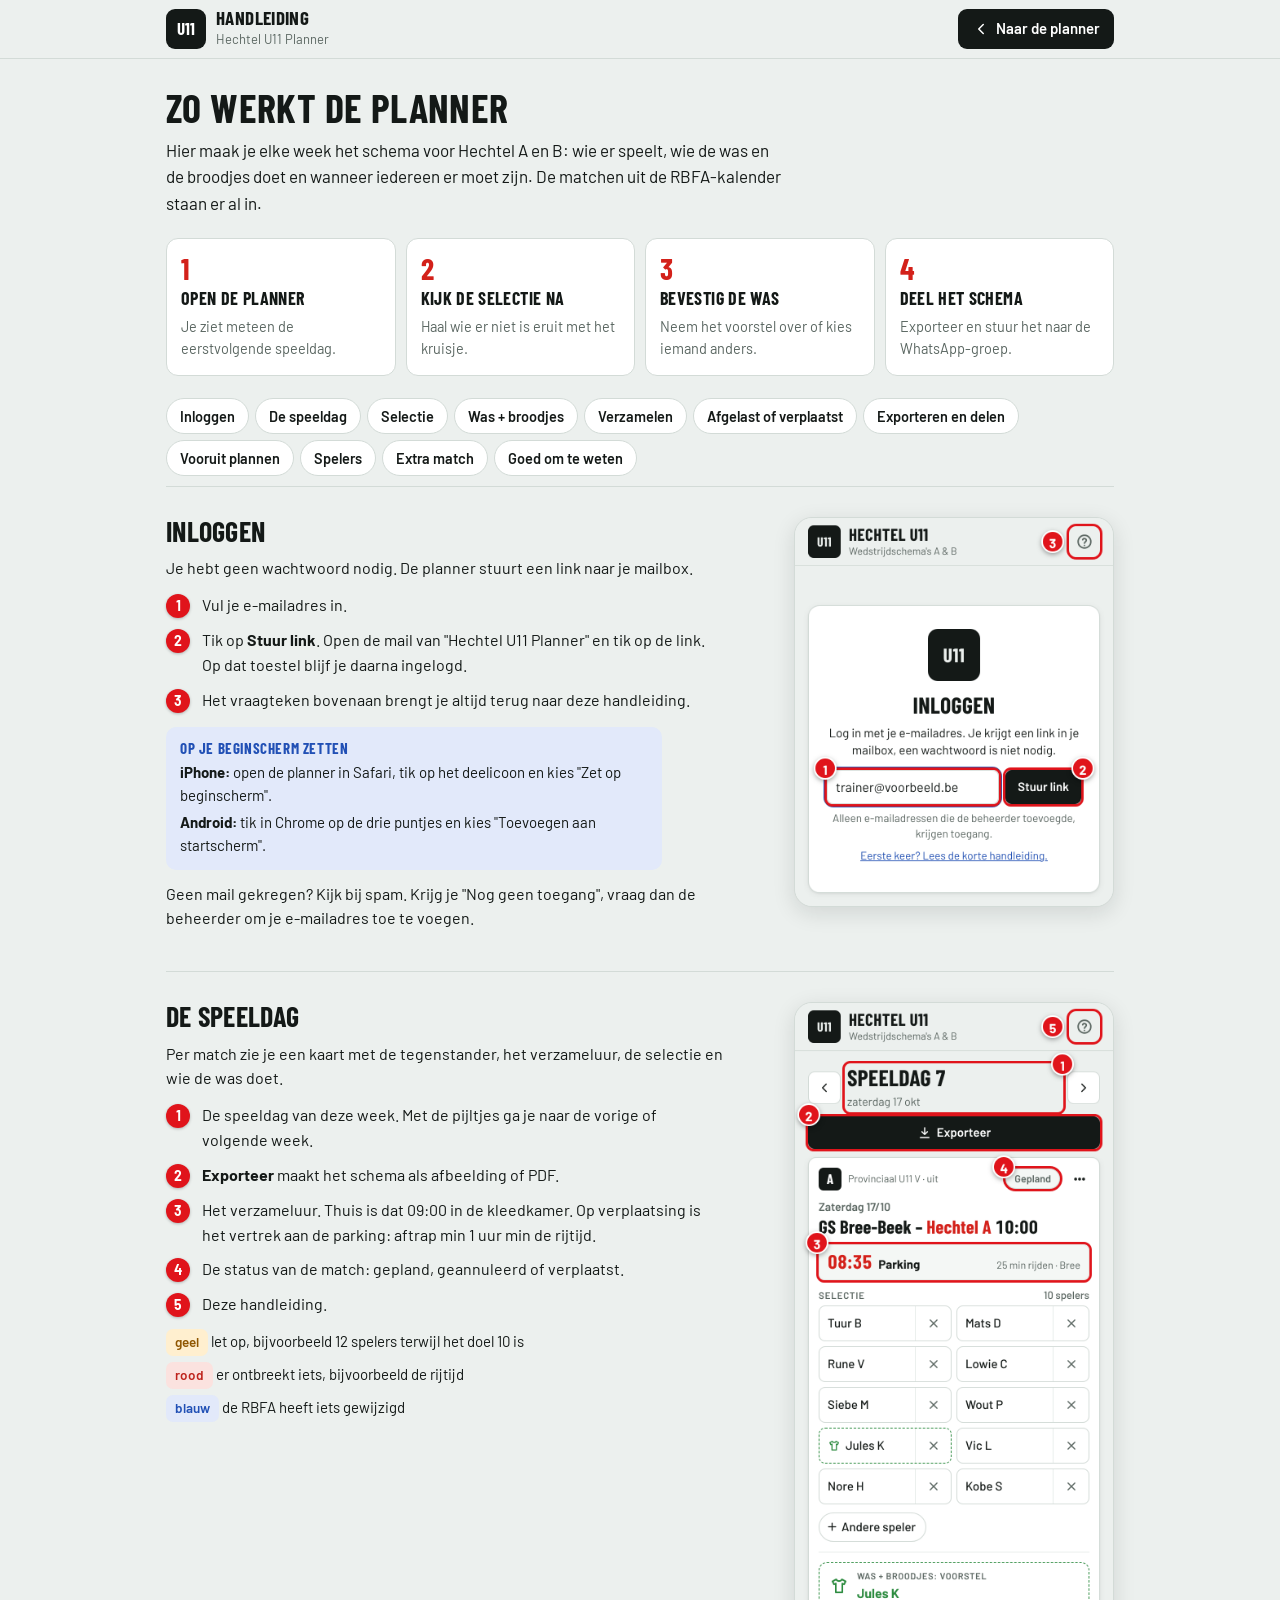
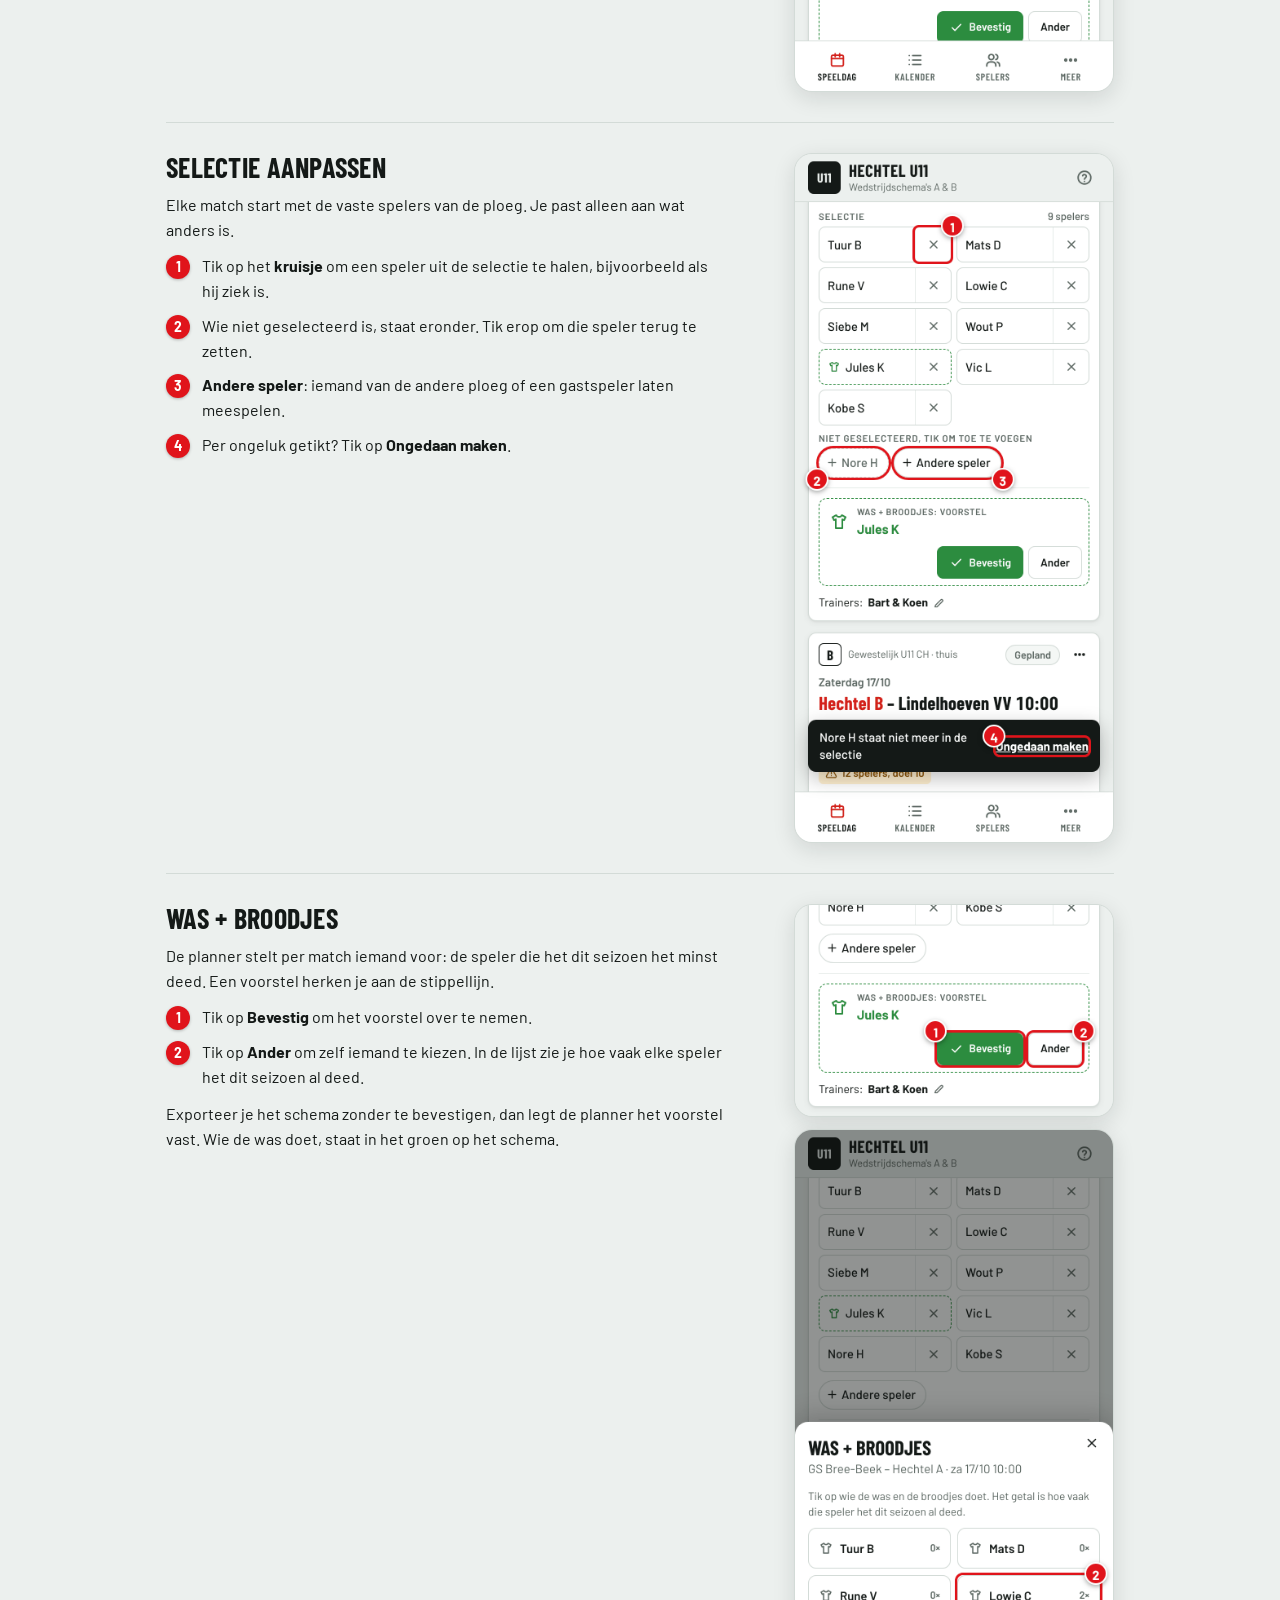
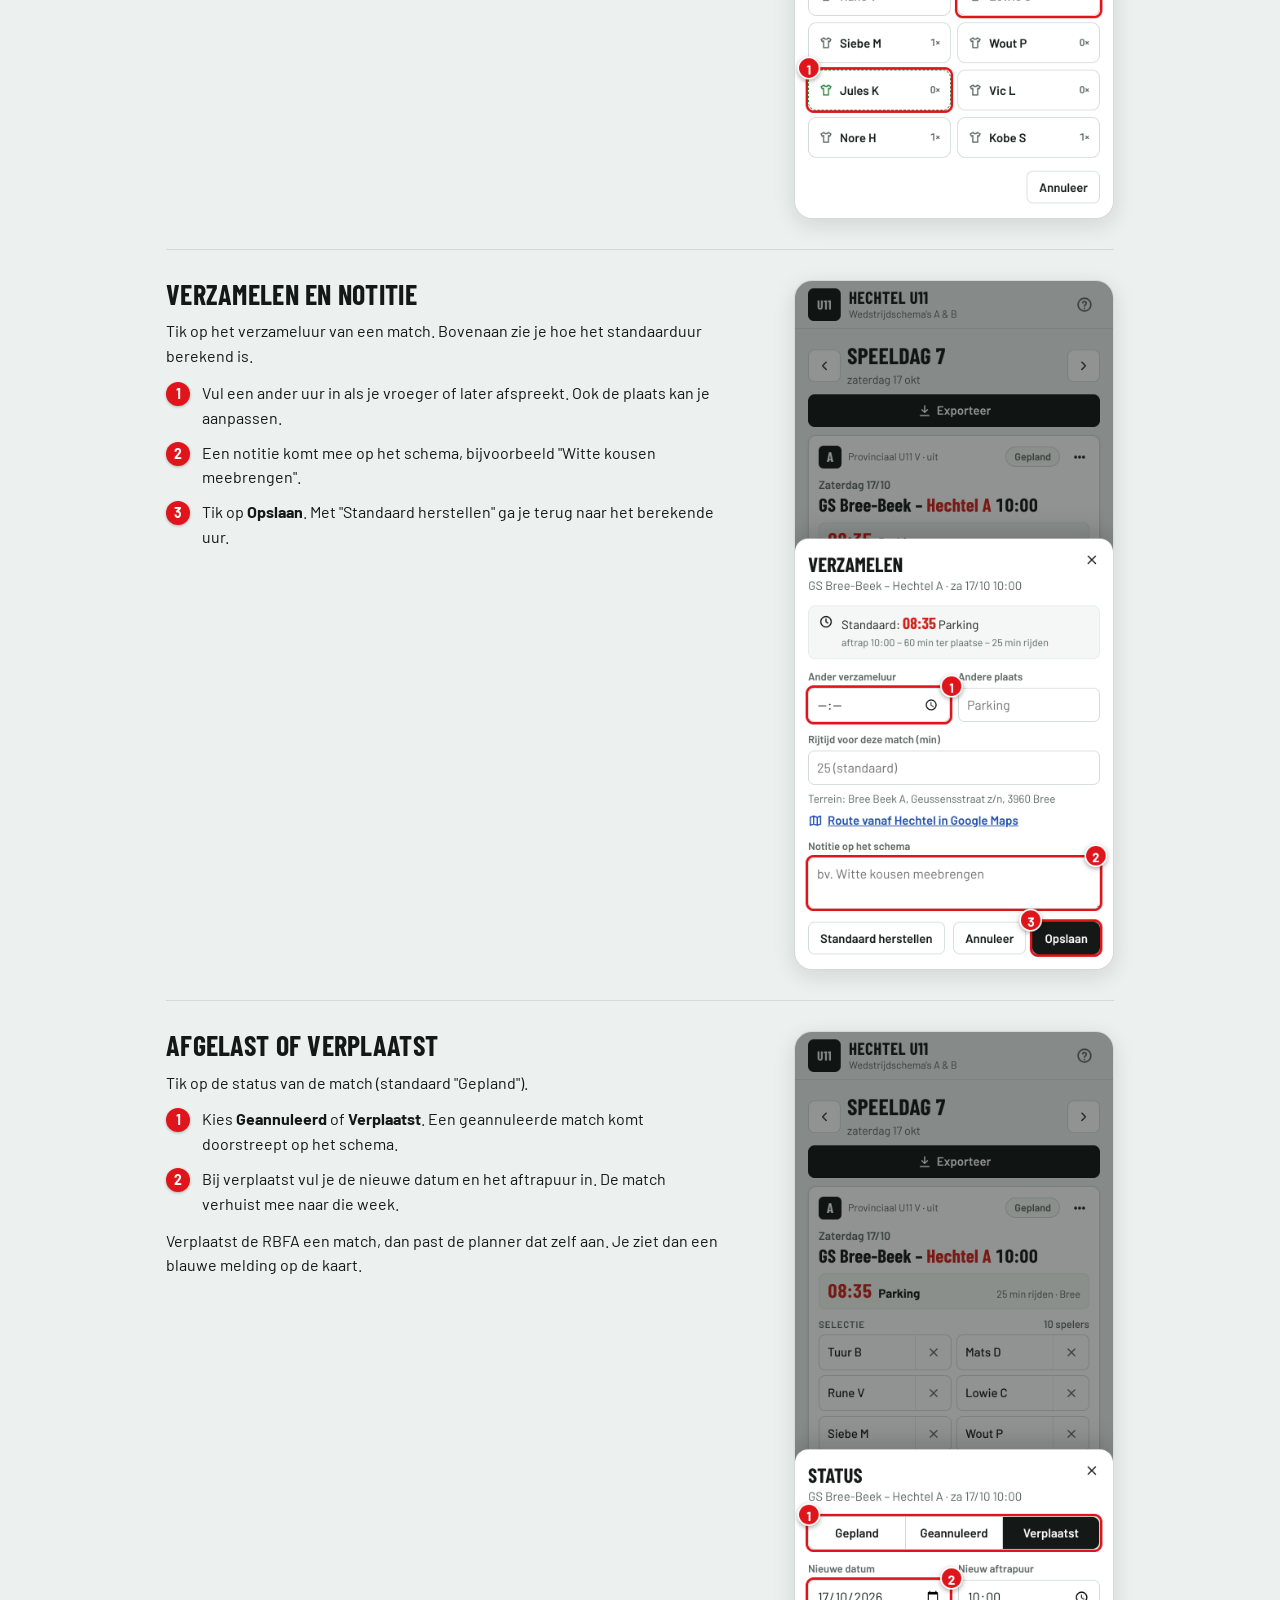
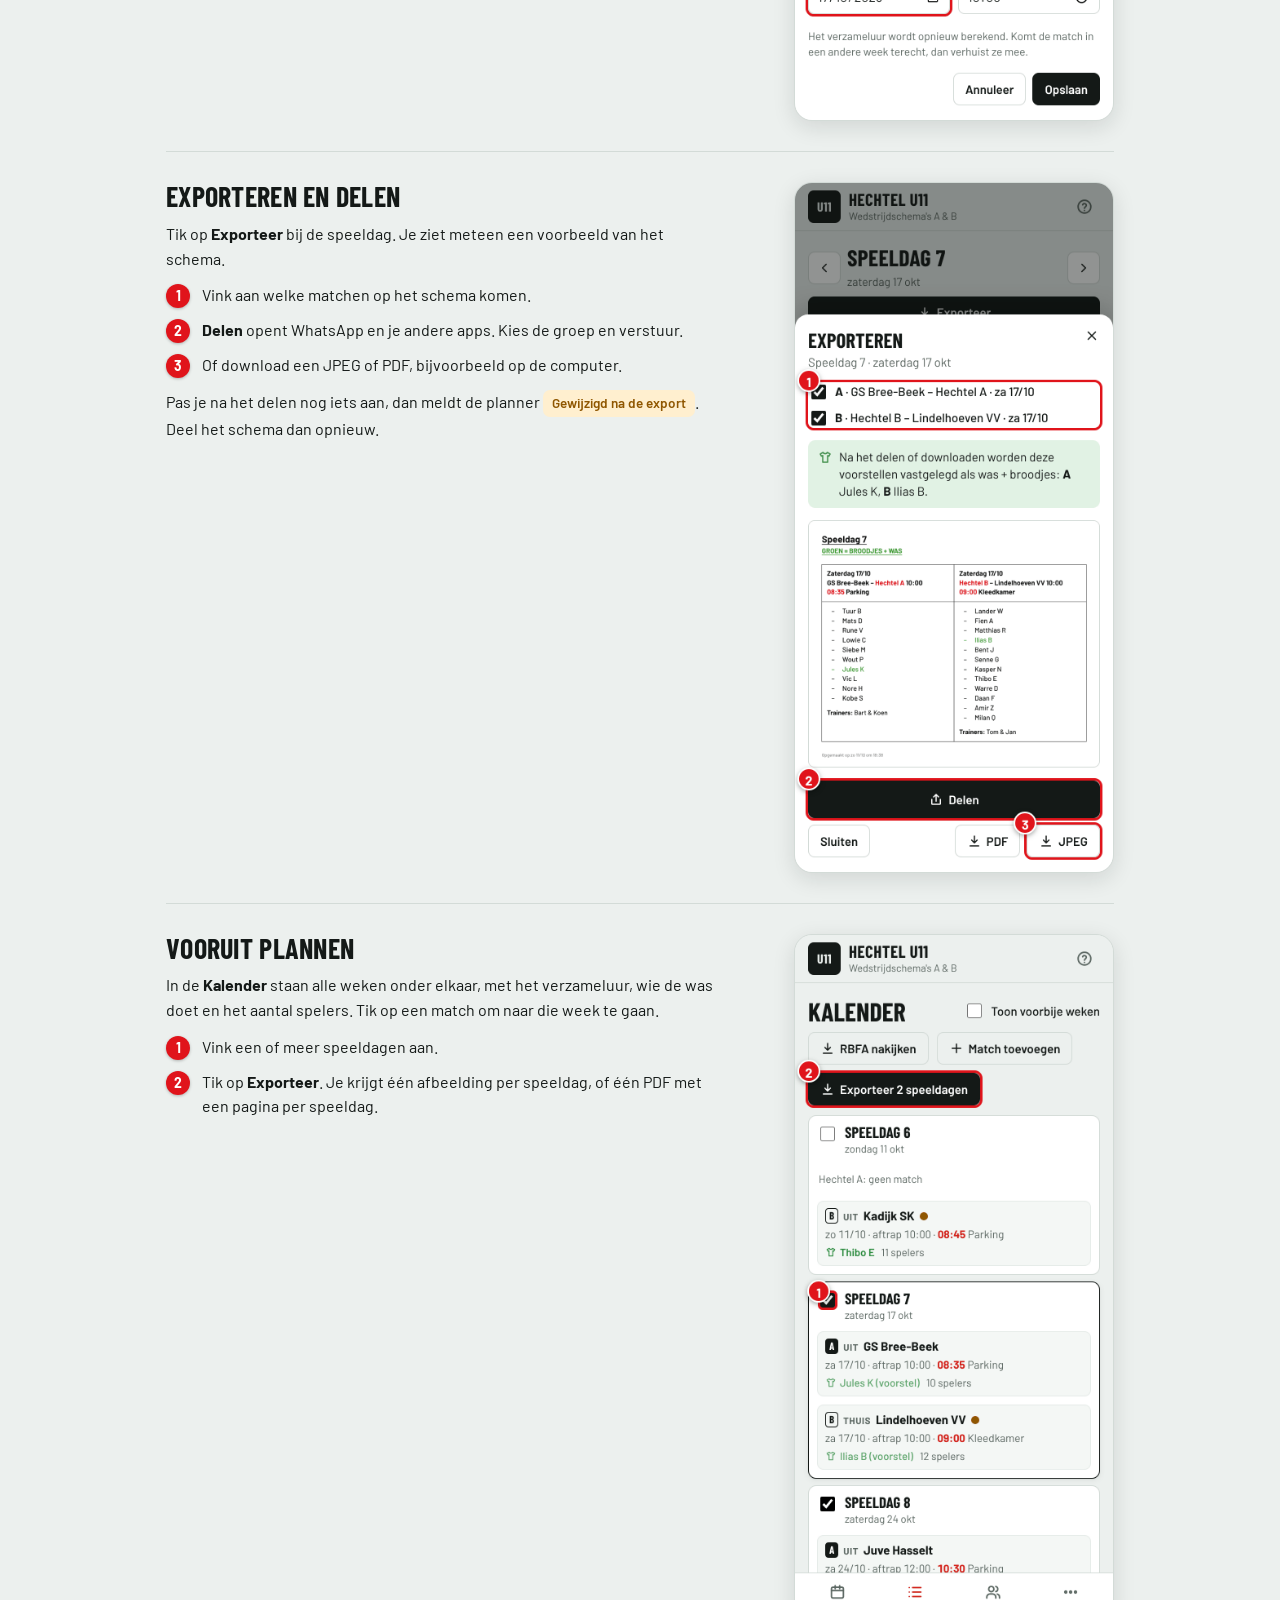
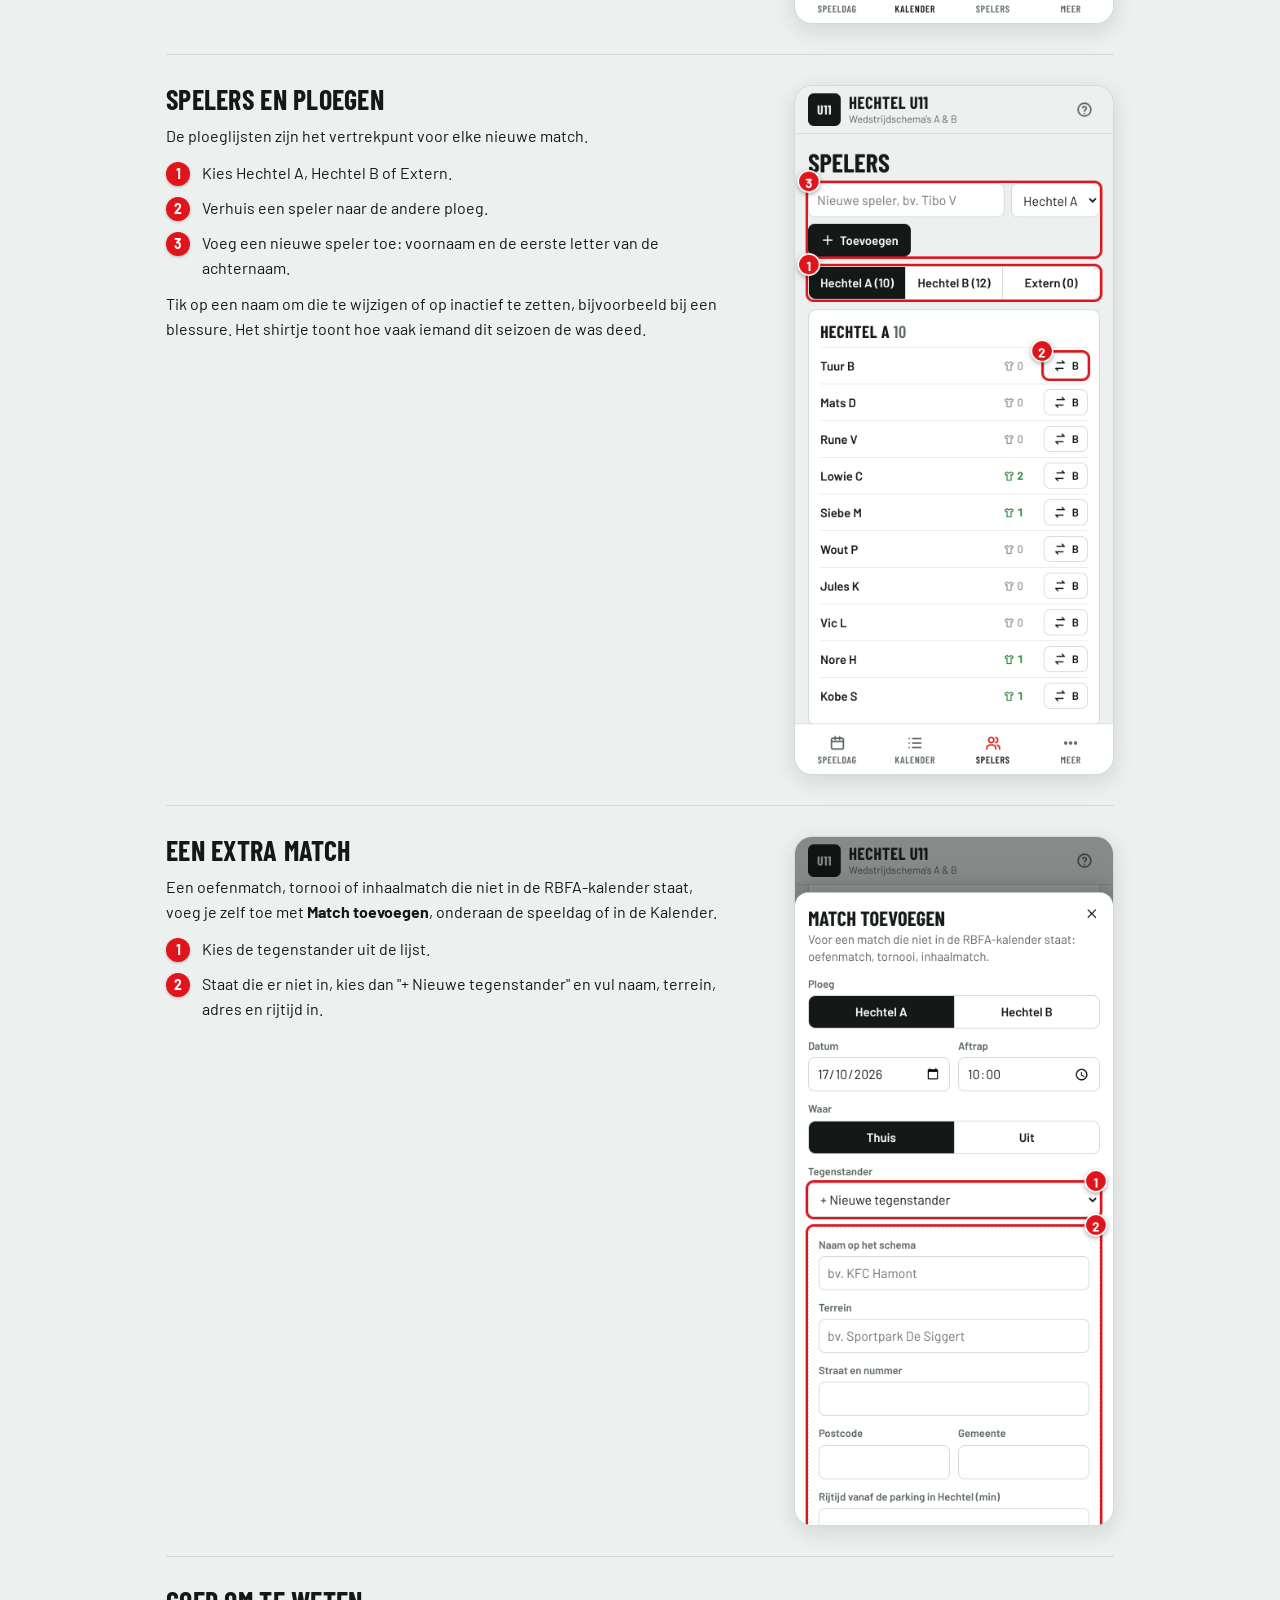
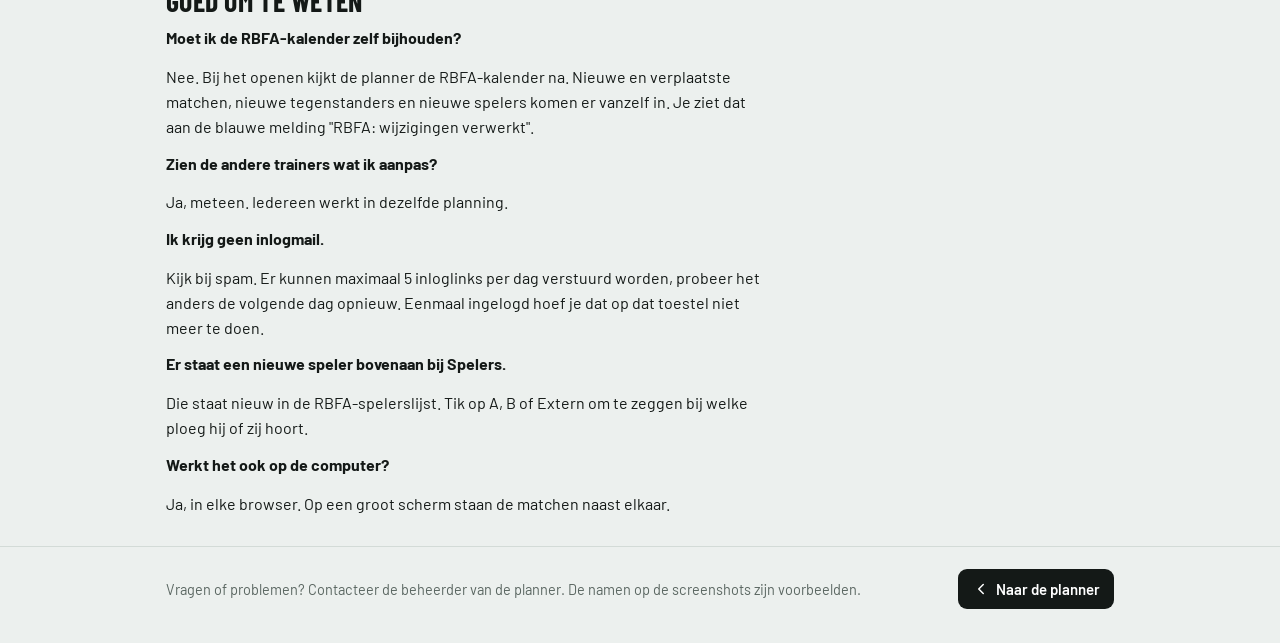
==== handleiding.html @ 152c7c45 "Handleiding en duidelijkere knoppen" ====
<!doctype html>
<html lang="nl">
<head>
<meta charset="utf-8">
<meta name="viewport" content="width=device-width,initial-scale=1,viewport-fit=cover">
<title>Handleiding Hechtel U11 Planner</title>
<meta name="description" content="Korte handleiding voor de trainers: zo maak je het wedstrijdschema van U11 A en B.">
<meta name="theme-color" content="#141917">
<meta name="robots" content="noindex">
<link rel="icon" href="icon-192.png" type="image/png">
<link rel="apple-touch-icon" href="apple-touch-icon.png">
<link rel="preconnect" href="https://fonts.googleapis.com">
<link rel="preconnect" href="https://fonts.gstatic.com" crossorigin>
<link rel="stylesheet" href="https://fonts.googleapis.com/css2?family=Barlow+Condensed:wght@600;700&family=Barlow:wght@400;500;600;700&display=swap">
<style>
/* Zelfde huisstijl als de planner: condensed koppen, rode accenten, groen voor was + broodjes.
   Opbouw: korte stappen bovenaan, daarna per onderwerp tekst links en een gsm-screenshot rechts. */
:root{
  --bg:#ECF0EE; --sheet:#FFFFFF; --ink:#141917; --muted:#5B6762; --line:#D3DBD7; --line2:#E6ECE9;
  --red:#D3211A; --mark:#E0141B; --green:#2C8C3F; --green-bg:#E1F2E4; --info:#2150B5; --info-bg:#E2E9FA; --warn:#8F5600; --warn-bg:#FFEFCF; --bad:#BE231C; --bad-bg:#FBE2DF;
  --f-display:"Barlow Condensed","Arial Narrow","Helvetica Neue",Arial,sans-serif;
  --f-body:"Barlow",system-ui,-apple-system,"Segoe UI",Roboto,Arial,sans-serif;
  color-scheme:light;
}
@media (prefers-color-scheme:dark){:root{
  --bg:#0D1110; --sheet:#161C19; --ink:#E5ECE8; --muted:#93A19B; --line:#2C3632; --line2:#232B28;
  --red:#FF5A4E; --green:#5DCB74; --green-bg:#163120; --info:#8FB0FF; --info-bg:#18233A; --warn:#F1B65B; --warn-bg:#36290F; --bad:#FF6E64; --bad-bg:#3A1714;
  color-scheme:dark}}
*{box-sizing:border-box}
html{-webkit-text-size-adjust:100%;scroll-behavior:smooth;scroll-padding-top:76px}
@media (prefers-reduced-motion:reduce){html{scroll-behavior:auto}}
body{margin:0;background:var(--bg);color:var(--ink);font:400 16px/1.55 var(--f-body);padding-bottom:env(safe-area-inset-bottom,0px)}
a{color:var(--info)}
img{max-width:100%;height:auto;display:block}
.wrap{max-width:980px;margin:0 auto;padding-inline:16px}
.top{position:sticky;top:0;z-index:5;background:var(--bg);border-bottom:1px solid var(--line);padding-top:env(safe-area-inset-top,0px)}
.top .wrap{display:flex;align-items:center;gap:12px;min-height:58px}
.crest{width:40px;height:40px;border-radius:9px;background:var(--ink);color:var(--sheet);display:grid;place-items:center;font:700 17px/1 var(--f-display);flex:none}
.brand{display:flex;align-items:center;gap:10px;margin-right:auto;min-width:0}
.brand b{display:block;font:700 19px/1 var(--f-display);text-transform:uppercase;letter-spacing:.02em}
.brand small{display:block;color:var(--muted);font-size:13px;margin-top:2px}
.go{display:inline-flex;align-items:center;gap:6px;min-height:40px;padding:0 14px;border-radius:9px;background:var(--ink);color:var(--sheet);text-decoration:none;font-weight:600;font-size:15px;white-space:nowrap}
.go:focus-visible,.toc a:focus-visible{outline:3px solid var(--info);outline-offset:2px}
.go svg{width:18px;height:18px}
.hero{padding-block:28px 6px}
h1{font:700 40px/1 var(--f-display);text-transform:uppercase;letter-spacing:.01em;margin:0 0 10px;text-wrap:balance}
.lead{margin:0;max-width:62ch;font-size:17px;color:var(--ink)}
.flow{list-style:none;margin:22px 0 0;padding:0;display:grid;grid-template-columns:repeat(4,minmax(0,1fr));gap:10px;counter-reset:f}
.flow li{counter-increment:f;background:var(--sheet);border:1px solid var(--line);border-radius:12px;padding:14px 14px 15px;display:grid;gap:6px;align-content:start;min-width:0}
.flow li::before{content:counter(f);font:700 30px/1 var(--f-display);color:var(--red)}
.flow b{font:700 18px/1.1 var(--f-display);text-transform:uppercase;letter-spacing:.02em}
.flow span{font-size:14.5px;color:var(--muted)}
.toc{display:flex;flex-wrap:wrap;gap:6px;margin:22px 0 4px;padding:0;list-style:none}
.toc a{display:inline-flex;align-items:center;min-height:36px;padding:0 13px;border:1px solid var(--line);border-radius:999px;background:var(--sheet);color:var(--ink);text-decoration:none;font-weight:600;font-size:14.5px}
.sec{display:grid;grid-template-columns:minmax(0,1fr) 320px;gap:28px;align-items:start;padding-block:30px;border-top:1px solid var(--line)}
.sec:first-of-type{border-top:0}
.sec.noimg{grid-template-columns:minmax(0,1fr)}
h2{font:700 28px/1.05 var(--f-display);text-transform:uppercase;letter-spacing:.01em;margin:0 0 10px;text-wrap:balance}
.txt p{margin:0 0 10px;max-width:62ch}
.steps{list-style:none;margin:12px 0 0;padding:0;display:grid;gap:10px;max-width:62ch}
.steps li{display:grid;grid-template-columns:26px minmax(0,1fr);gap:10px;align-items:start}
.nr{width:24px;height:24px;border-radius:50%;background:var(--mark);color:#fff;display:inline-grid;place-items:center;font:700 14px/1 var(--f-body);margin-top:1px;box-shadow:0 1px 3px rgba(0,0,0,.25)}
.dot{width:24px;height:24px;display:grid;place-items:center;color:var(--muted);font-weight:700}
.tip{margin-top:14px;max-width:62ch;background:var(--info-bg);border-radius:10px;padding:12px 14px;font-size:15px}
.tip .tt{display:block;font:700 15px/1.2 var(--f-display);text-transform:uppercase;letter-spacing:.04em;margin-bottom:4px;color:var(--info)}
.tip p{margin:4px 0 0}
.legend{display:grid;gap:6px;margin-top:12px;max-width:62ch;font-size:15px}
.chip{display:inline-flex;align-items:center;gap:6px;padding:3px 9px;border-radius:7px;font-weight:600;font-size:13.5px}
.chip.warn{background:var(--warn-bg);color:var(--warn)}
.chip.bad{background:var(--bad-bg);color:var(--bad)}
.chip.info{background:var(--info-bg);color:var(--info)}
.chip.ok{background:var(--green-bg);color:var(--green)}
.shot{margin:0;display:grid;gap:12px;justify-items:center}
.shot img{width:100%;max-width:320px;border:1px solid var(--line);border-radius:18px;box-shadow:0 6px 22px rgba(20,25,23,.12);background:#fff}
.shot figcaption{font-size:13.5px;color:var(--muted);text-align:center;max-width:320px}
.faq{display:grid;gap:12px;margin:0;max-width:66ch}
.faq dt{font-weight:700}
.faq dd{margin:2px 0 0;color:var(--ink)}
footer{border-top:1px solid var(--line);padding-block:22px 34px;color:var(--muted);font-size:14.5px}
footer .wrap{display:flex;flex-wrap:wrap;gap:12px;align-items:center;justify-content:space-between}
@media (max-width:820px){
  .flow{grid-template-columns:repeat(2,minmax(0,1fr))}
  .sec{grid-template-columns:minmax(0,1fr);gap:18px}
  .shot img{max-width:300px}
}
@media (max-width:420px){
  h1{font-size:34px}
  .brand small{display:none}
  .go span{display:none}
  .go{padding:0 11px}
}
</style>
</head>
<body>
<header class="top">
  <div class="wrap">
    <div class="brand"><span class="crest" aria-hidden="true">U11</span><span><b>Handleiding</b><small>Hechtel U11 Planner</small></span></div>
    <a class="go" href="./"><svg viewBox="0 0 24 24" fill="none" stroke="currentColor" stroke-width="2" stroke-linecap="round" stroke-linejoin="round" aria-hidden="true"><path d="M15 18l-6-6 6-6"/></svg><span>Naar de planner</span></a>
  </div>
</header>

<main class="wrap">
  <section class="hero" aria-labelledby="t">
    <h1 id="t">Zo werkt de planner</h1>
    <p class="lead">Hier maak je elke week het schema voor Hechtel A en B: wie er speelt, wie de was en de broodjes doet en wanneer iedereen er moet zijn. De matchen uit de RBFA-kalender staan er al in.</p>
    <ol class="flow" aria-label="Elke week in vier stappen">
      <li><b>Open de planner</b><span>Je ziet meteen de eerstvolgende speeldag.</span></li>
      <li><b>Kijk de selectie na</b><span>Haal wie er niet is eruit met het kruisje.</span></li>
      <li><b>Bevestig de was</b><span>Neem het voorstel over of kies iemand anders.</span></li>
      <li><b>Deel het schema</b><span>Exporteer en stuur het naar de WhatsApp-groep.</span></li>
    </ol>
    <ul class="toc" aria-label="Onderwerpen">
      <li><a href="#inloggen">Inloggen</a></li>
      <li><a href="#speeldag">De speeldag</a></li>
      <li><a href="#selectie">Selectie</a></li>
      <li><a href="#was">Was + broodjes</a></li>
      <li><a href="#verzamelen">Verzamelen</a></li>
      <li><a href="#status">Afgelast of verplaatst</a></li>
      <li><a href="#delen">Exporteren en delen</a></li>
      <li><a href="#vooruit">Vooruit plannen</a></li>
      <li><a href="#spelers">Spelers</a></li>
      <li><a href="#extra">Extra match</a></li>
      <li><a href="#weten">Goed om te weten</a></li>
    </ul>
  </section>

  <section class="sec" id="inloggen">
    <div class="txt">
      <h2>Inloggen</h2>
      <p>Je hebt geen wachtwoord nodig. De planner stuurt een link naar je mailbox.</p>
      <ul class="steps">
        <li><span class="nr">1</span><span>Vul je e-mailadres in.</span></li>
        <li><span class="nr">2</span><span>Tik op <b>Stuur link</b>. Open de mail van "Hechtel U11 Planner" en tik op de link. Op dat toestel blijf je daarna ingelogd.</span></li>
        <li><span class="nr">3</span><span>Het vraagteken bovenaan brengt je altijd terug naar deze handleiding.</span></li>
      </ul>
      <div class="tip"><span class="tt">Op je beginscherm zetten</span>
        <p><strong>iPhone:</strong> open de planner in Safari, tik op het deelicoon en kies "Zet op beginscherm".</p>
        <p><strong>Android:</strong> tik in Chrome op de drie puntjes en kies "Toevoegen aan startscherm".</p>
      </div>
      <p style="margin-top:12px">Geen mail gekregen? Kijk bij spam. Krijg je "Nog geen toegang", vraag dan de beheerder om je e-mailadres toe te voegen.</p>
    </div>
    <figure class="shot"><img src="hl-01-inloggen.png" width="780" height="952" alt="Inlogscherm met het e-mailadres ingevuld en de knop Stuur link" loading="lazy"></figure>
  </section>

  <section class="sec" id="speeldag">
    <div class="txt">
      <h2>De speeldag</h2>
      <p>Per match zie je een kaart met de tegenstander, het verzameluur, de selectie en wie de was doet.</p>
      <ul class="steps">
        <li><span class="nr">1</span><span>De speeldag van deze week. Met de pijltjes ga je naar de vorige of volgende week.</span></li>
        <li><span class="nr">2</span><span><b>Exporteer</b> maakt het schema als afbeelding of PDF.</span></li>
        <li><span class="nr">3</span><span>Het verzameluur. Thuis is dat 09:00 in de kleedkamer. Op verplaatsing is het vertrek aan de parking: aftrap min 1 uur min de rijtijd.</span></li>
        <li><span class="nr">4</span><span>De status van de match: gepland, geannuleerd of verplaatst.</span></li>
        <li><span class="nr">5</span><span>Deze handleiding.</span></li>
      </ul>
      <div class="legend">
        <span><span class="chip warn">geel</span> let op, bijvoorbeeld 12 spelers terwijl het doel 10 is</span>
        <span><span class="chip bad">rood</span> er ontbreekt iets, bijvoorbeeld de rijtijd</span>
        <span><span class="chip info">blauw</span> de RBFA heeft iets gewijzigd</span>
      </div>
    </div>
    <figure class="shot"><img src="hl-02-speeldag.png" width="780" height="1688" alt="Speeldag 7 met de knop Exporteer en de kaart van de uitmatch van Hechtel A" loading="lazy"></figure>
  </section>

  <section class="sec" id="selectie">
    <div class="txt">
      <h2>Selectie aanpassen</h2>
      <p>Elke match start met de vaste spelers van de ploeg. Je past alleen aan wat anders is.</p>
      <ul class="steps">
        <li><span class="nr">1</span><span>Tik op het <b>kruisje</b> om een speler uit de selectie te halen, bijvoorbeeld als hij ziek is.</span></li>
        <li><span class="nr">2</span><span>Wie niet geselecteerd is, staat eronder. Tik erop om die speler terug te zetten.</span></li>
        <li><span class="nr">3</span><span><b>Andere speler</b>: iemand van de andere ploeg of een gastspeler laten meespelen.</span></li>
        <li><span class="nr">4</span><span>Per ongeluk getikt? Tik op <b>Ongedaan maken</b>.</span></li>
      </ul>
    </div>
    <figure class="shot"><img src="hl-03-selectie.png" width="780" height="1688" alt="Selectie met een kruisje per speler, een speler onder Niet geselecteerd en de melding Ongedaan maken" loading="lazy"></figure>
  </section>

  <section class="sec" id="was">
    <div class="txt">
      <h2>Was + broodjes</h2>
      <p>De planner stelt per match iemand voor: de speler die het dit seizoen het minst deed. Een voorstel herken je aan de stippellijn.</p>
      <ul class="steps">
        <li><span class="nr">1</span><span>Tik op <b>Bevestig</b> om het voorstel over te nemen.</span></li>
        <li><span class="nr">2</span><span>Tik op <b>Ander</b> om zelf iemand te kiezen. In de lijst zie je hoe vaak elke speler het dit seizoen al deed.</span></li>
      </ul>
      <p style="margin-top:12px">Exporteer je het schema zonder te bevestigen, dan legt de planner het voorstel vast. Wie de was doet, staat in het groen op het schema.</p>
    </div>
    <figure class="shot">
      <img src="hl-04-was.png" width="780" height="516" alt="Vak Was + broodjes met het voorstel en de knoppen Bevestig en Ander" loading="lazy">
      <img src="hl-05-waskiezer.png" width="780" height="1688" alt="Lijst om te kiezen wie de was doet, met per speler het aantal keer dit seizoen" loading="lazy">
    </figure>
  </section>

  <section class="sec" id="verzamelen">
    <div class="txt">
      <h2>Verzamelen en notitie</h2>
      <p>Tik op het verzameluur van een match. Bovenaan zie je hoe het standaarduur berekend is.</p>
      <ul class="steps">
        <li><span class="nr">1</span><span>Vul een ander uur in als je vroeger of later afspreekt. Ook de plaats kan je aanpassen.</span></li>
        <li><span class="nr">2</span><span>Een notitie komt mee op het schema, bijvoorbeeld "Witte kousen meebrengen".</span></li>
        <li><span class="nr">3</span><span>Tik op <b>Opslaan</b>. Met "Standaard herstellen" ga je terug naar het berekende uur.</span></li>
      </ul>
    </div>
    <figure class="shot"><img src="hl-06-verzamelen.png" width="780" height="1688" alt="Venster Verzamelen met het standaarduur, een ander verzameluur, de notitie en Opslaan" loading="lazy"></figure>
  </section>

  <section class="sec" id="status">
    <div class="txt">
      <h2>Afgelast of verplaatst</h2>
      <p>Tik op de status van de match (standaard "Gepland").</p>
      <ul class="steps">
        <li><span class="nr">1</span><span>Kies <b>Geannuleerd</b> of <b>Verplaatst</b>. Een geannuleerde match komt doorstreept op het schema.</span></li>
        <li><span class="nr">2</span><span>Bij verplaatst vul je de nieuwe datum en het aftrapuur in. De match verhuist mee naar die week.</span></li>
      </ul>
      <p style="margin-top:12px">Verplaatst de RBFA een match, dan past de planner dat zelf aan. Je ziet dan een blauwe melding op de kaart.</p>
    </div>
    <figure class="shot"><img src="hl-07-status.png" width="780" height="1688" alt="Venster Status met Gepland, Geannuleerd en Verplaatst en de nieuwe datum" loading="lazy"></figure>
  </section>

  <section class="sec" id="delen">
    <div class="txt">
      <h2>Exporteren en delen</h2>
      <p>Tik op <b>Exporteer</b> bij de speeldag. Je ziet meteen een voorbeeld van het schema.</p>
      <ul class="steps">
        <li><span class="nr">1</span><span>Vink aan welke matchen op het schema komen.</span></li>
        <li><span class="nr">2</span><span><b>Delen</b> opent WhatsApp en je andere apps. Kies de groep en verstuur.</span></li>
        <li><span class="nr">3</span><span>Of download een JPEG of PDF, bijvoorbeeld op de computer.</span></li>
      </ul>
      <p style="margin-top:12px">Pas je na het delen nog iets aan, dan meldt de planner <span class="chip warn">Gewijzigd na de export</span>. Deel het schema dan opnieuw.</p>
    </div>
    <figure class="shot"><img src="hl-08-exporteren.png" width="780" height="1688" alt="Venster Exporteren met het voorbeeld van het schema en de knoppen Delen, PDF en JPEG" loading="lazy"></figure>
  </section>

  <section class="sec" id="vooruit">
    <div class="txt">
      <h2>Vooruit plannen</h2>
      <p>In de <b>Kalender</b> staan alle weken onder elkaar, met het verzameluur, wie de was doet en het aantal spelers. Tik op een match om naar die week te gaan.</p>
      <ul class="steps">
        <li><span class="nr">1</span><span>Vink een of meer speeldagen aan.</span></li>
        <li><span class="nr">2</span><span>Tik op <b>Exporteer</b>. Je krijgt één afbeelding per speeldag, of één PDF met een pagina per speeldag.</span></li>
      </ul>
    </div>
    <figure class="shot"><img src="hl-09-kalender.png" width="780" height="1688" alt="Kalender met twee speeldagen aangevinkt en de knop Exporteer 2 speeldagen" loading="lazy"></figure>
  </section>

  <section class="sec" id="spelers">
    <div class="txt">
      <h2>Spelers en ploegen</h2>
      <p>De ploeglijsten zijn het vertrekpunt voor elke nieuwe match.</p>
      <ul class="steps">
        <li><span class="nr">1</span><span>Kies Hechtel A, Hechtel B of Extern.</span></li>
        <li><span class="nr">2</span><span>Verhuis een speler naar de andere ploeg.</span></li>
        <li><span class="nr">3</span><span>Voeg een nieuwe speler toe: voornaam en de eerste letter van de achternaam.</span></li>
      </ul>
      <p style="margin-top:12px">Tik op een naam om die te wijzigen of op inactief te zetten, bijvoorbeeld bij een blessure. Het shirtje toont hoe vaak iemand dit seizoen de was deed.</p>
    </div>
    <figure class="shot"><img src="hl-10-spelers.png" width="780" height="1688" alt="Spelerslijst van Hechtel A met per speler het aantal keer was en een knop om naar B te verhuizen" loading="lazy"></figure>
  </section>

  <section class="sec" id="extra">
    <div class="txt">
      <h2>Een extra match</h2>
      <p>Een oefenmatch, tornooi of inhaalmatch die niet in de RBFA-kalender staat, voeg je zelf toe met <b>Match toevoegen</b>, onderaan de speeldag of in de Kalender.</p>
      <ul class="steps">
        <li><span class="nr">1</span><span>Kies de tegenstander uit de lijst.</span></li>
        <li><span class="nr">2</span><span>Staat die er niet in, kies dan "+ Nieuwe tegenstander" en vul naam, terrein, adres en rijtijd in.</span></li>
      </ul>
    </div>
    <figure class="shot"><img src="hl-11-match.png" width="780" height="1688" alt="Venster Match toevoegen met de keuze van de tegenstander en de velden voor een nieuwe tegenstander" loading="lazy"></figure>
  </section>

  <section class="sec noimg" id="weten">
    <div class="txt">
      <h2>Goed om te weten</h2>
      <dl class="faq">
        <dt>Moet ik de RBFA-kalender zelf bijhouden?</dt>
        <dd>Nee. Bij het openen kijkt de planner de RBFA-kalender na. Nieuwe en verplaatste matchen, nieuwe tegenstanders en nieuwe spelers komen er vanzelf in. Je ziet dat aan de blauwe melding "RBFA: wijzigingen verwerkt".</dd>
        <dt>Zien de andere trainers wat ik aanpas?</dt>
        <dd>Ja, meteen. Iedereen werkt in dezelfde planning.</dd>
        <dt>Ik krijg geen inlogmail.</dt>
        <dd>Kijk bij spam. Er kunnen maximaal 5 inloglinks per dag verstuurd worden, probeer het anders de volgende dag opnieuw. Eenmaal ingelogd hoef je dat op dat toestel niet meer te doen.</dd>
        <dt>Er staat een nieuwe speler bovenaan bij Spelers.</dt>
        <dd>Die staat nieuw in de RBFA-spelerslijst. Tik op A, B of Extern om te zeggen bij welke ploeg hij of zij hoort.</dd>
        <dt>Werkt het ook op de computer?</dt>
        <dd>Ja, in elke browser. Op een groot scherm staan de matchen naast elkaar.</dd>
      </dl>
    </div>
  </section>
</main>

<footer>
  <div class="wrap">
    <span>Vragen of problemen? Contacteer de beheerder van de planner. De namen op de screenshots zijn voorbeelden.</span>
    <a class="go" href="./"><svg viewBox="0 0 24 24" fill="none" stroke="currentColor" stroke-width="2" stroke-linecap="round" stroke-linejoin="round" aria-hidden="true"><path d="M15 18l-6-6 6-6"/></svg><span>Naar de planner</span></a>
  </div>
</footer>
</body>
</html>
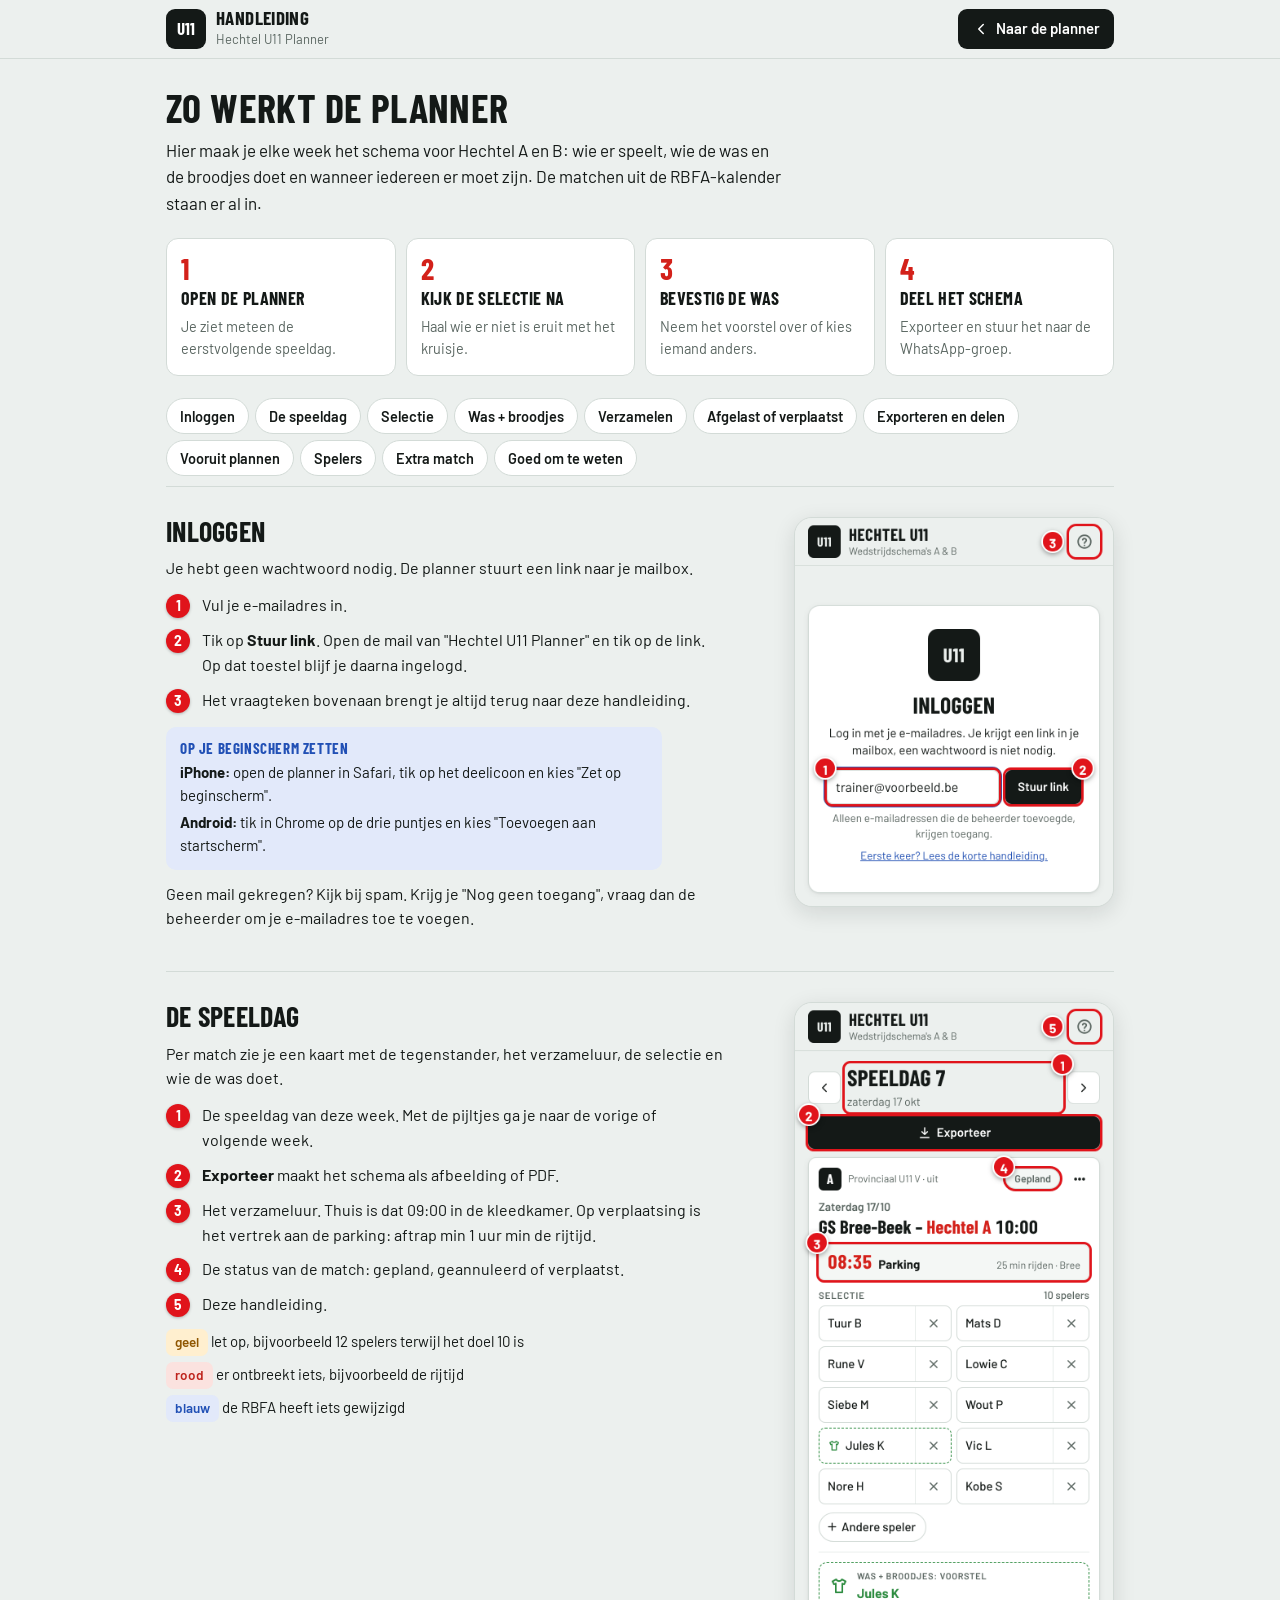
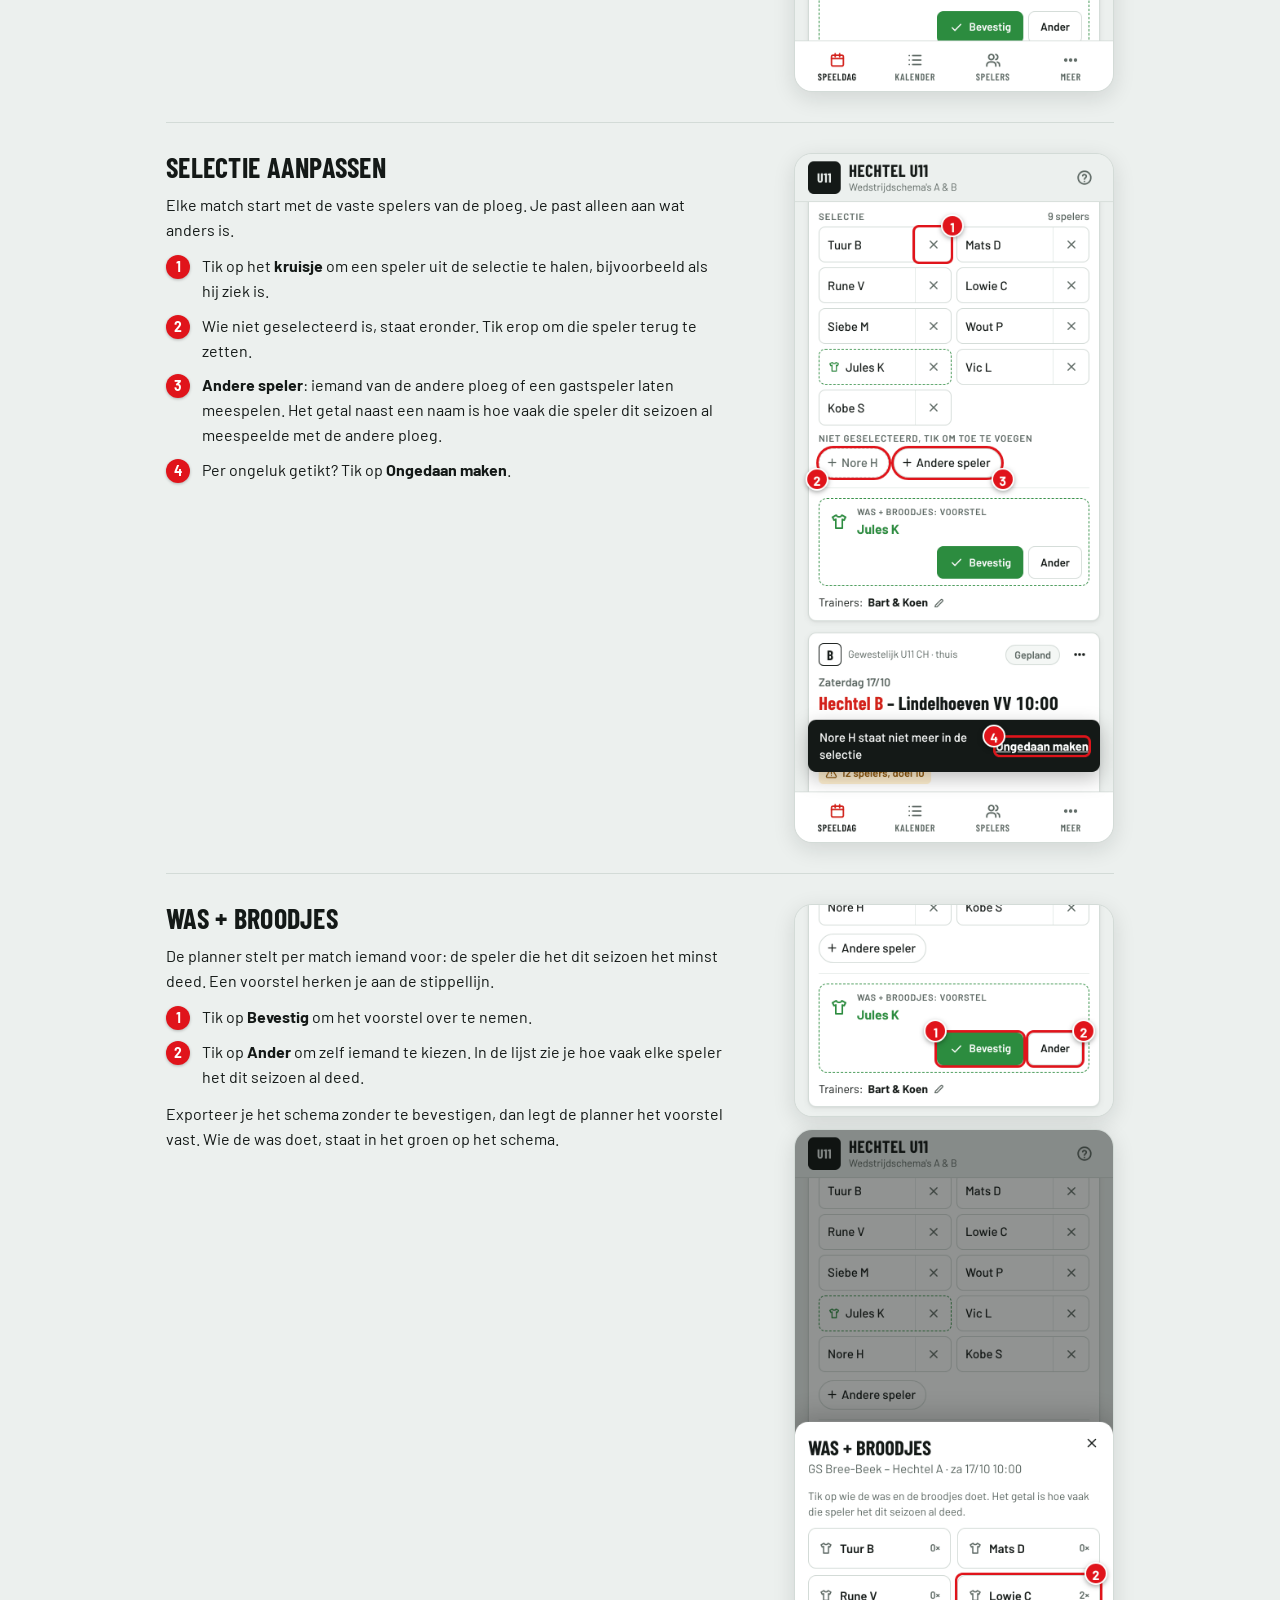
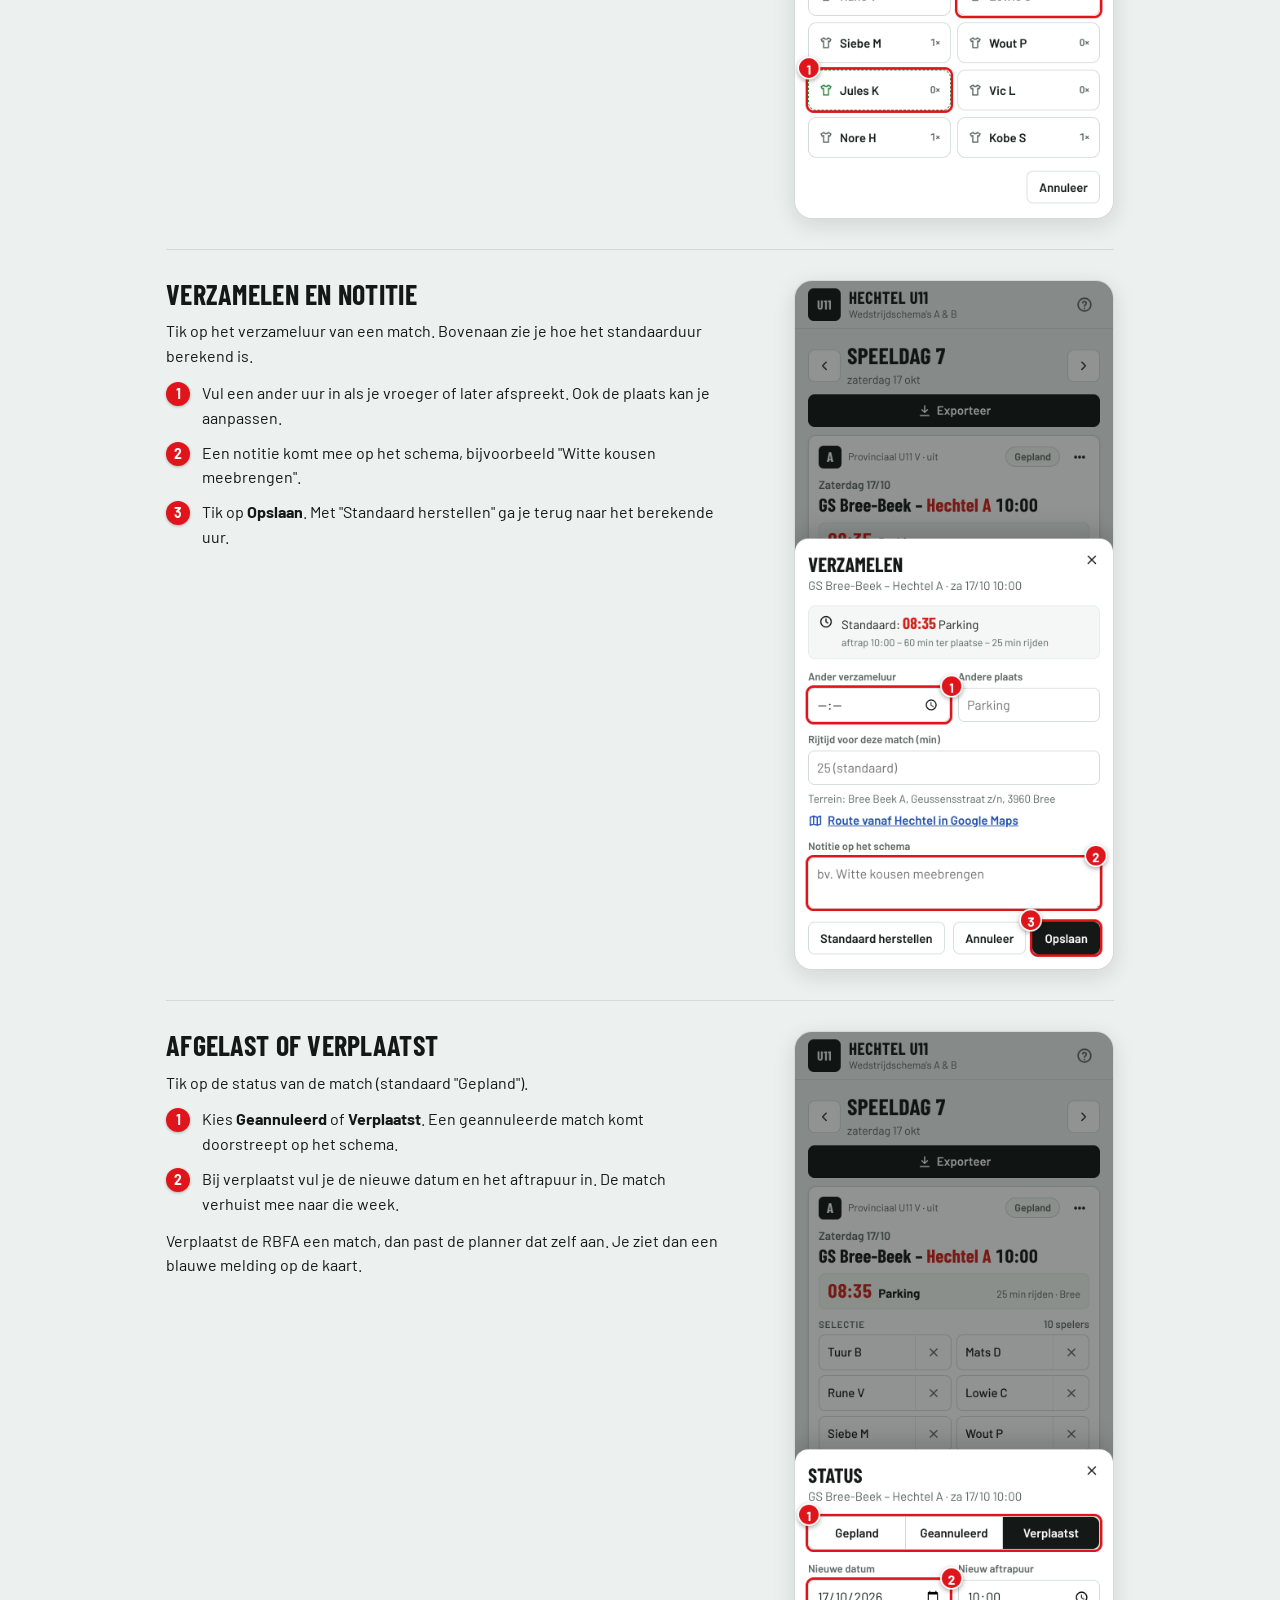
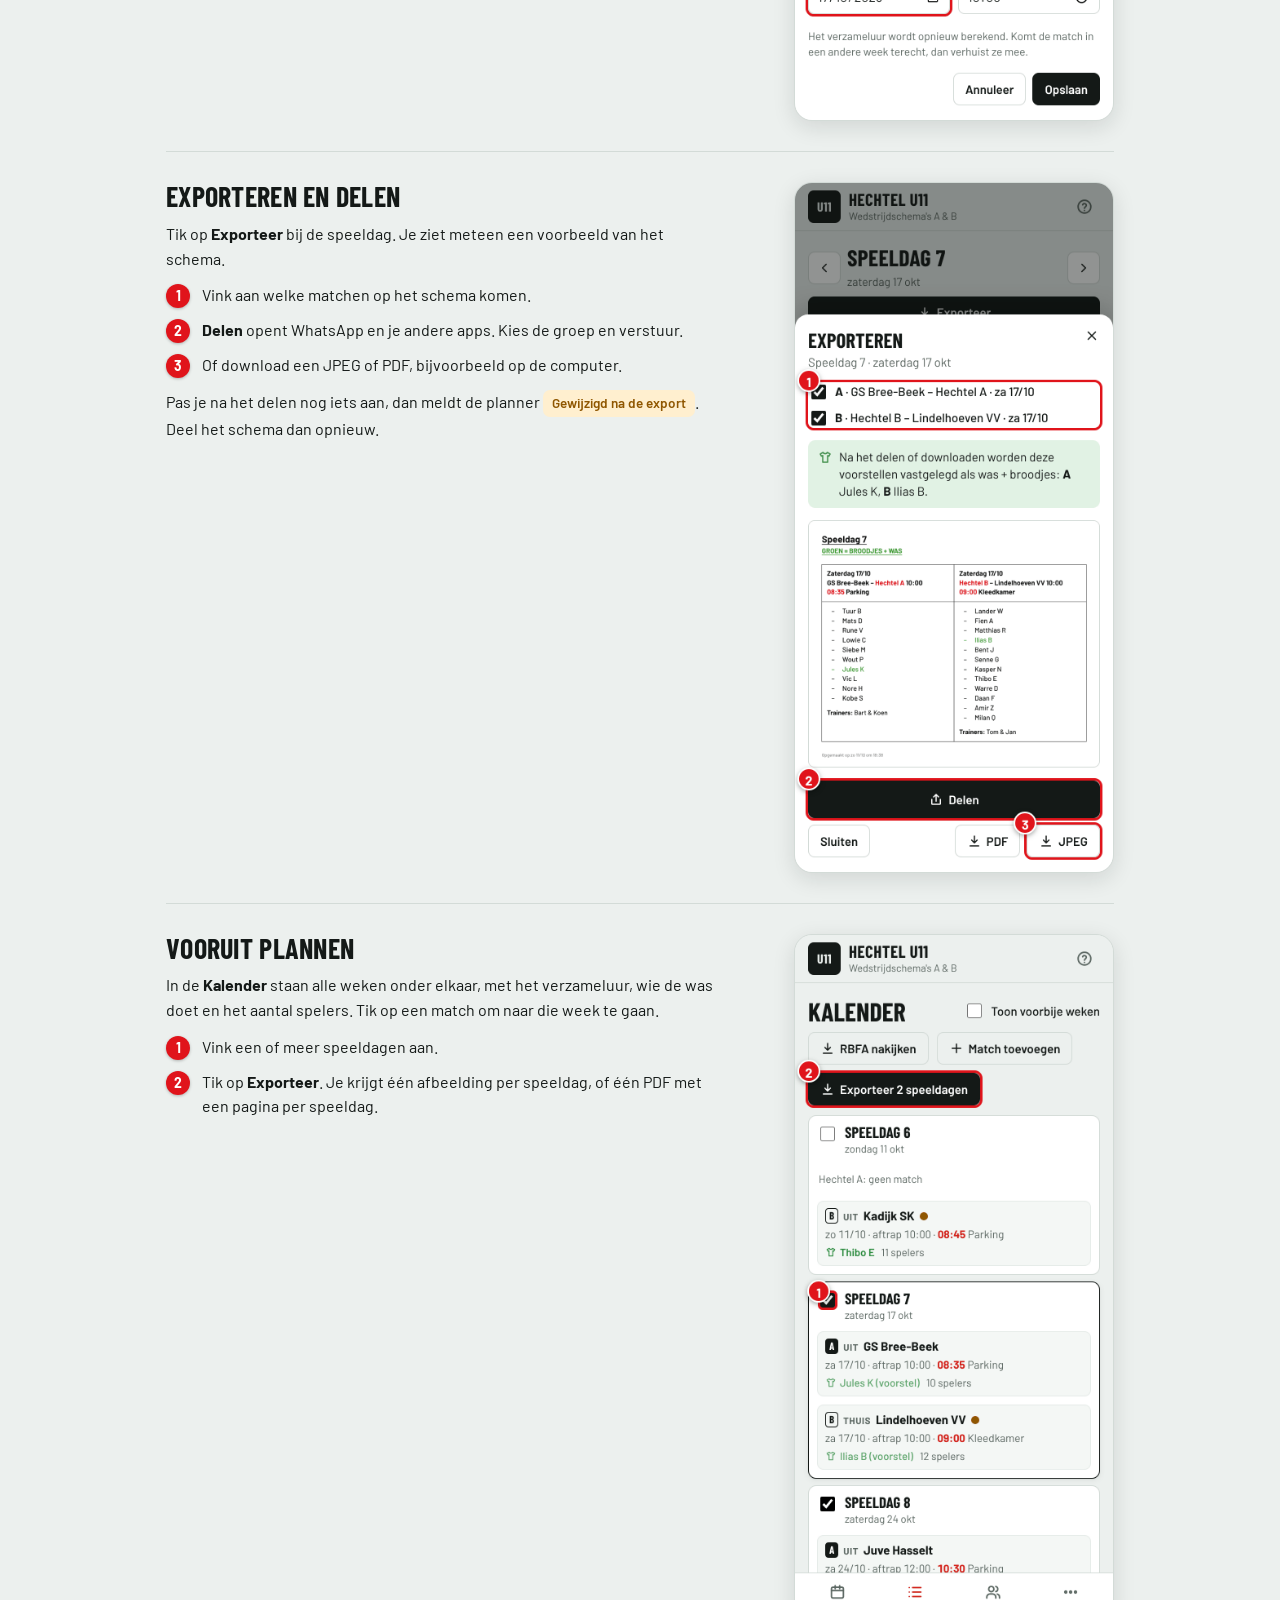
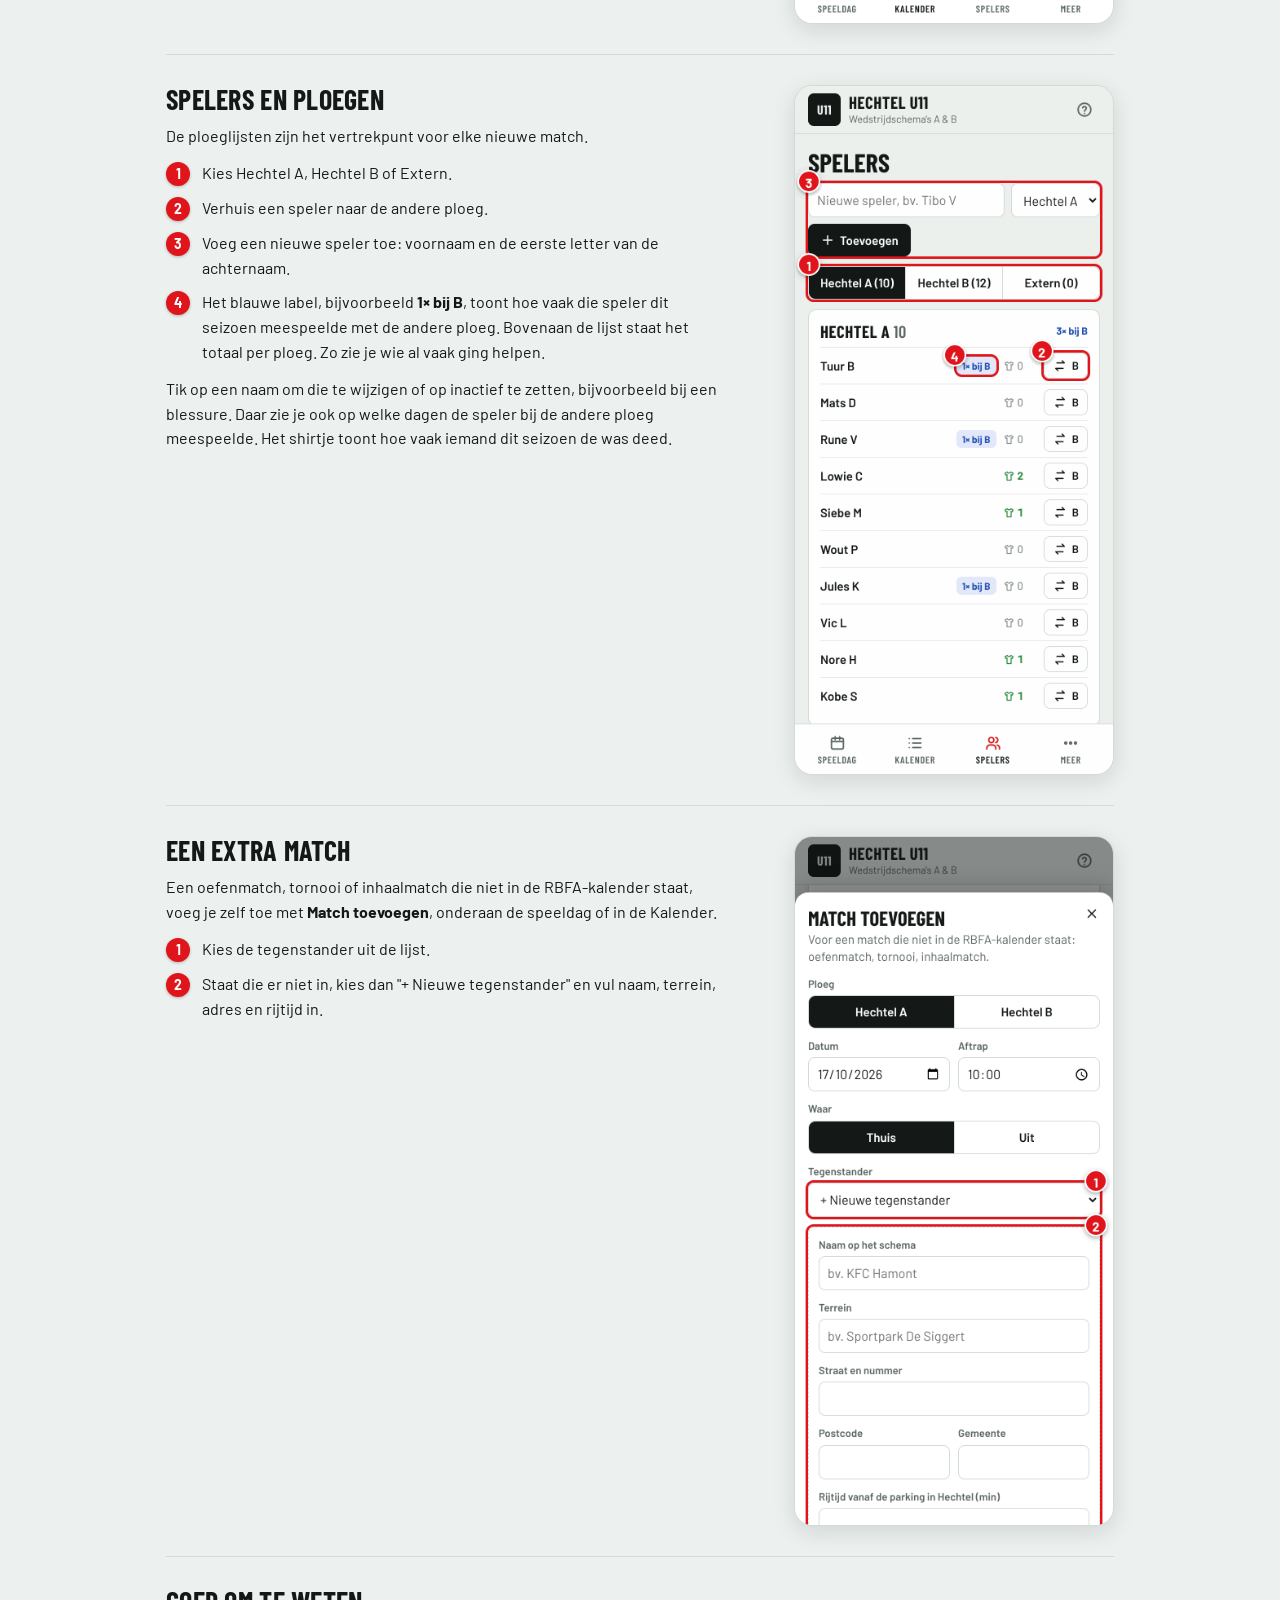
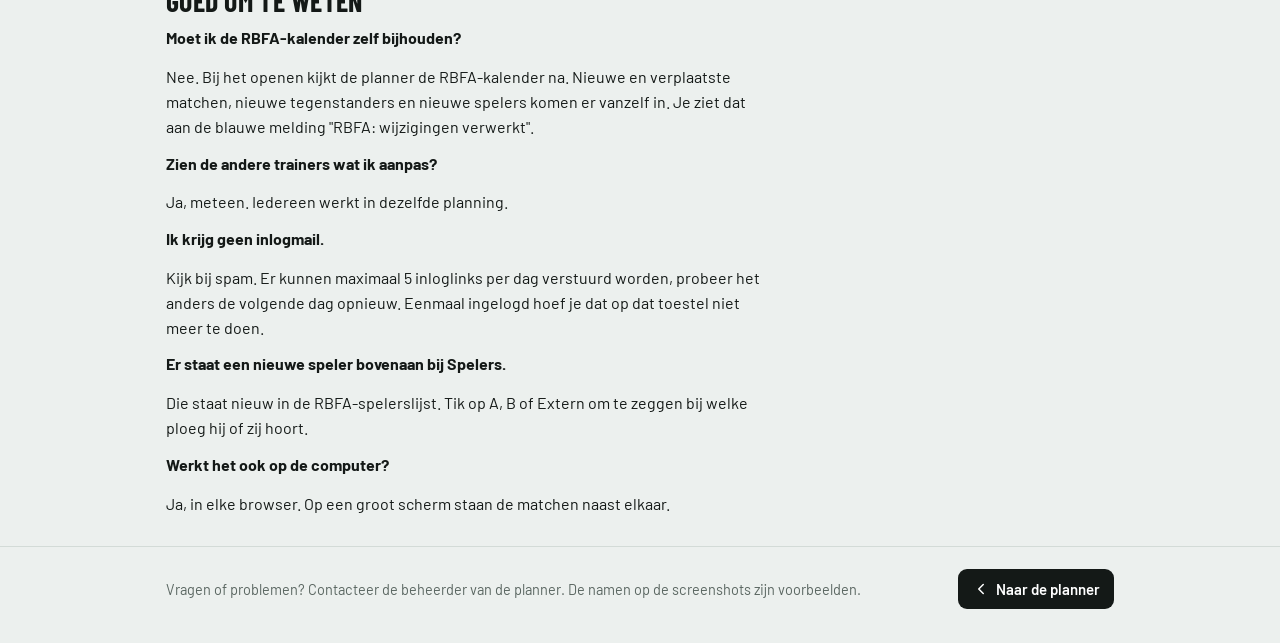
==== commit 8eafe5f4: "v4: wisseltool tijdens de match en teller voor meespelen bij de andere ploeg Wissels per match (game" ====
--- a/handleiding.html
+++ b/handleiding.html
@@ -169,7 +169,7 @@
       <ul class="steps">
         <li><span class="nr">1</span><span>Tik op het <b>kruisje</b> om een speler uit de selectie te halen, bijvoorbeeld als hij ziek is.</span></li>
         <li><span class="nr">2</span><span>Wie niet geselecteerd is, staat eronder. Tik erop om die speler terug te zetten.</span></li>
-        <li><span class="nr">3</span><span><b>Andere speler</b>: iemand van de andere ploeg of een gastspeler laten meespelen.</span></li>
+        <li><span class="nr">3</span><span><b>Andere speler</b>: iemand van de andere ploeg of een gastspeler laten meespelen. Het getal naast een naam is hoe vaak die speler dit seizoen al meespeelde met de andere ploeg.</span></li>
         <li><span class="nr">4</span><span>Per ongeluk getikt? Tik op <b>Ongedaan maken</b>.</span></li>
       </ul>
     </div>
@@ -252,10 +252,11 @@
         <li><span class="nr">1</span><span>Kies Hechtel A, Hechtel B of Extern.</span></li>
         <li><span class="nr">2</span><span>Verhuis een speler naar de andere ploeg.</span></li>
         <li><span class="nr">3</span><span>Voeg een nieuwe speler toe: voornaam en de eerste letter van de achternaam.</span></li>
-      </ul>
-      <p style="margin-top:12px">Tik op een naam om die te wijzigen of op inactief te zetten, bijvoorbeeld bij een blessure. Het shirtje toont hoe vaak iemand dit seizoen de was deed.</p>
-    </div>
-    <figure class="shot"><img src="hl-10-spelers.png" width="780" height="1688" alt="Spelerslijst van Hechtel A met per speler het aantal keer was en een knop om naar B te verhuizen" loading="lazy"></figure>
+        <li><span class="nr">4</span><span>Het blauwe label, bijvoorbeeld <b>1× bij B</b>, toont hoe vaak die speler dit seizoen meespeelde met de andere ploeg. Bovenaan de lijst staat het totaal per ploeg. Zo zie je wie al vaak ging helpen.</span></li>
+      </ul>
+      <p style="margin-top:12px">Tik op een naam om die te wijzigen of op inactief te zetten, bijvoorbeeld bij een blessure. Daar zie je ook op welke dagen de speler bij de andere ploeg meespeelde. Het shirtje toont hoe vaak iemand dit seizoen de was deed.</p>
+    </div>
+    <figure class="shot"><img src="hl-10-spelers.png" width="780" height="1688" alt="Spelerslijst van Hechtel A met per speler het aantal keer was, hoe vaak hij bij B meespeelde en een knop om naar B te verhuizen" loading="lazy"></figure>
   </section>
 
   <section class="sec" id="extra">
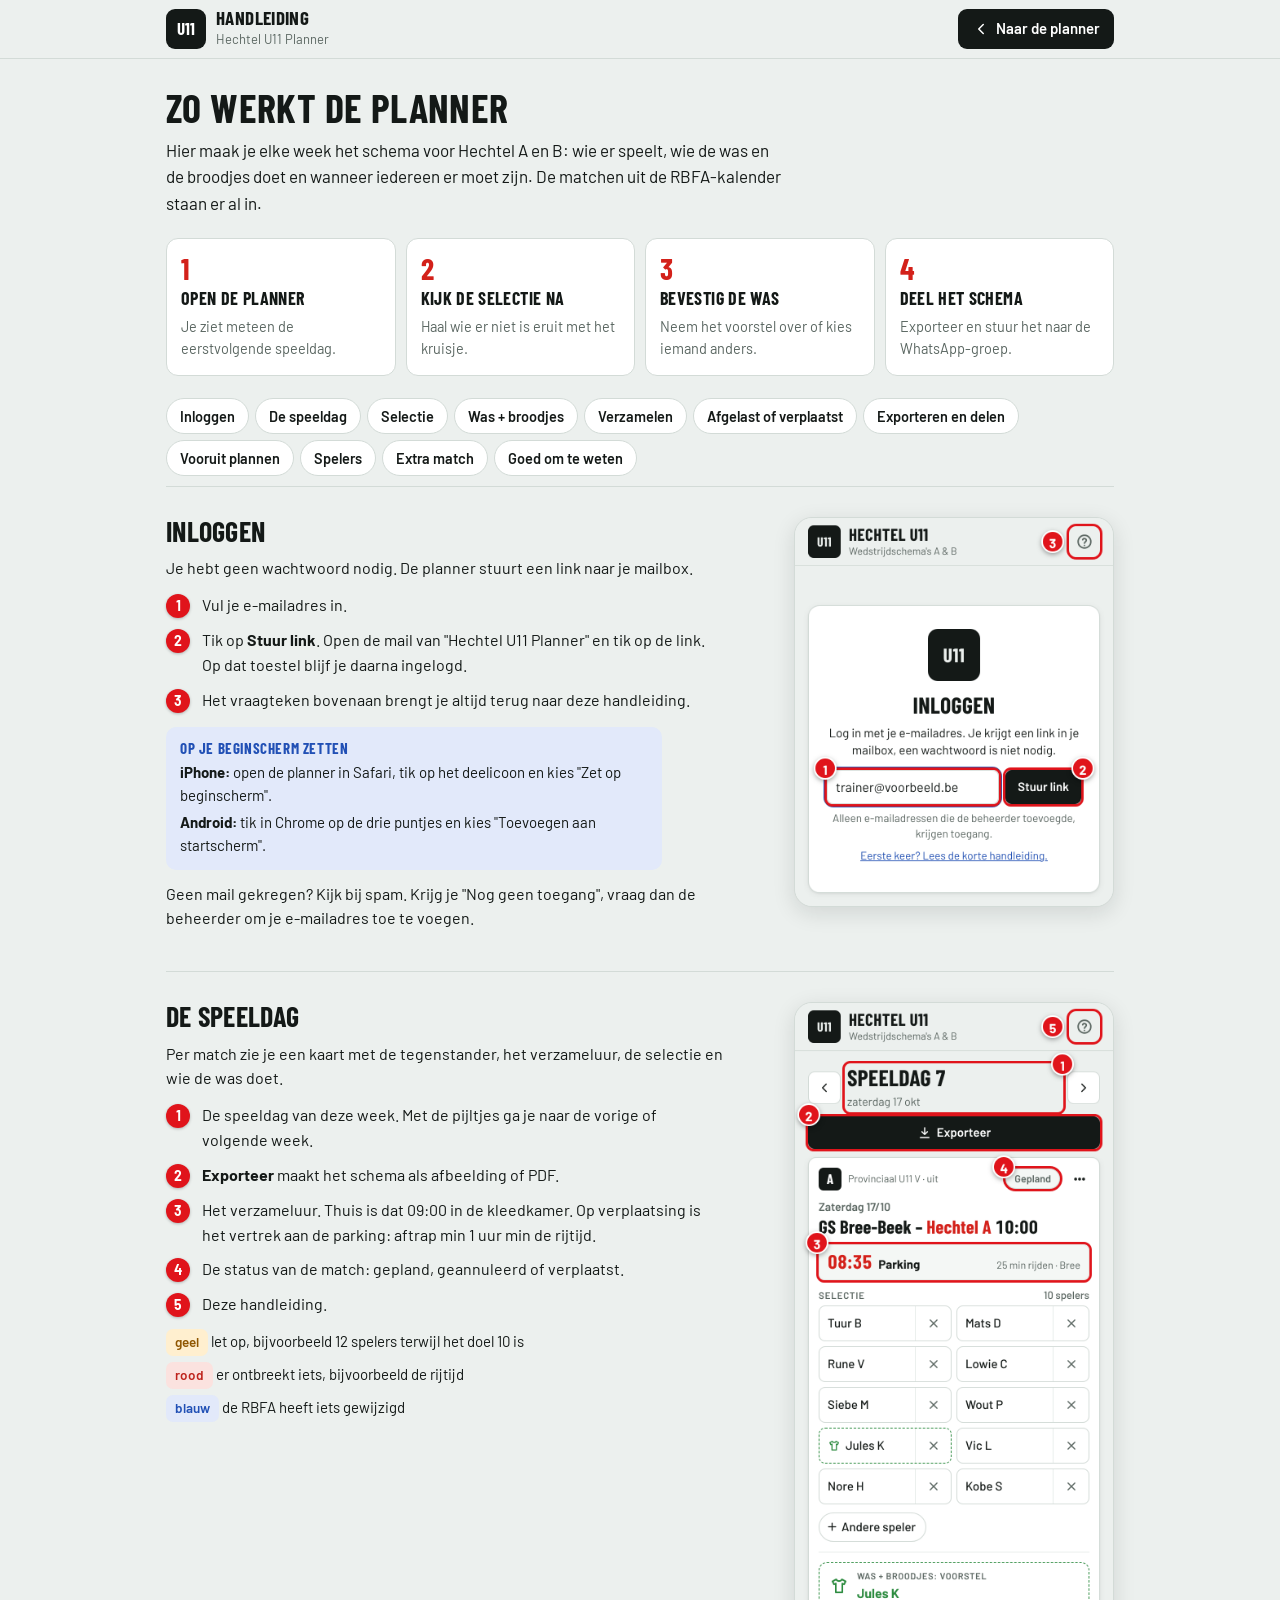
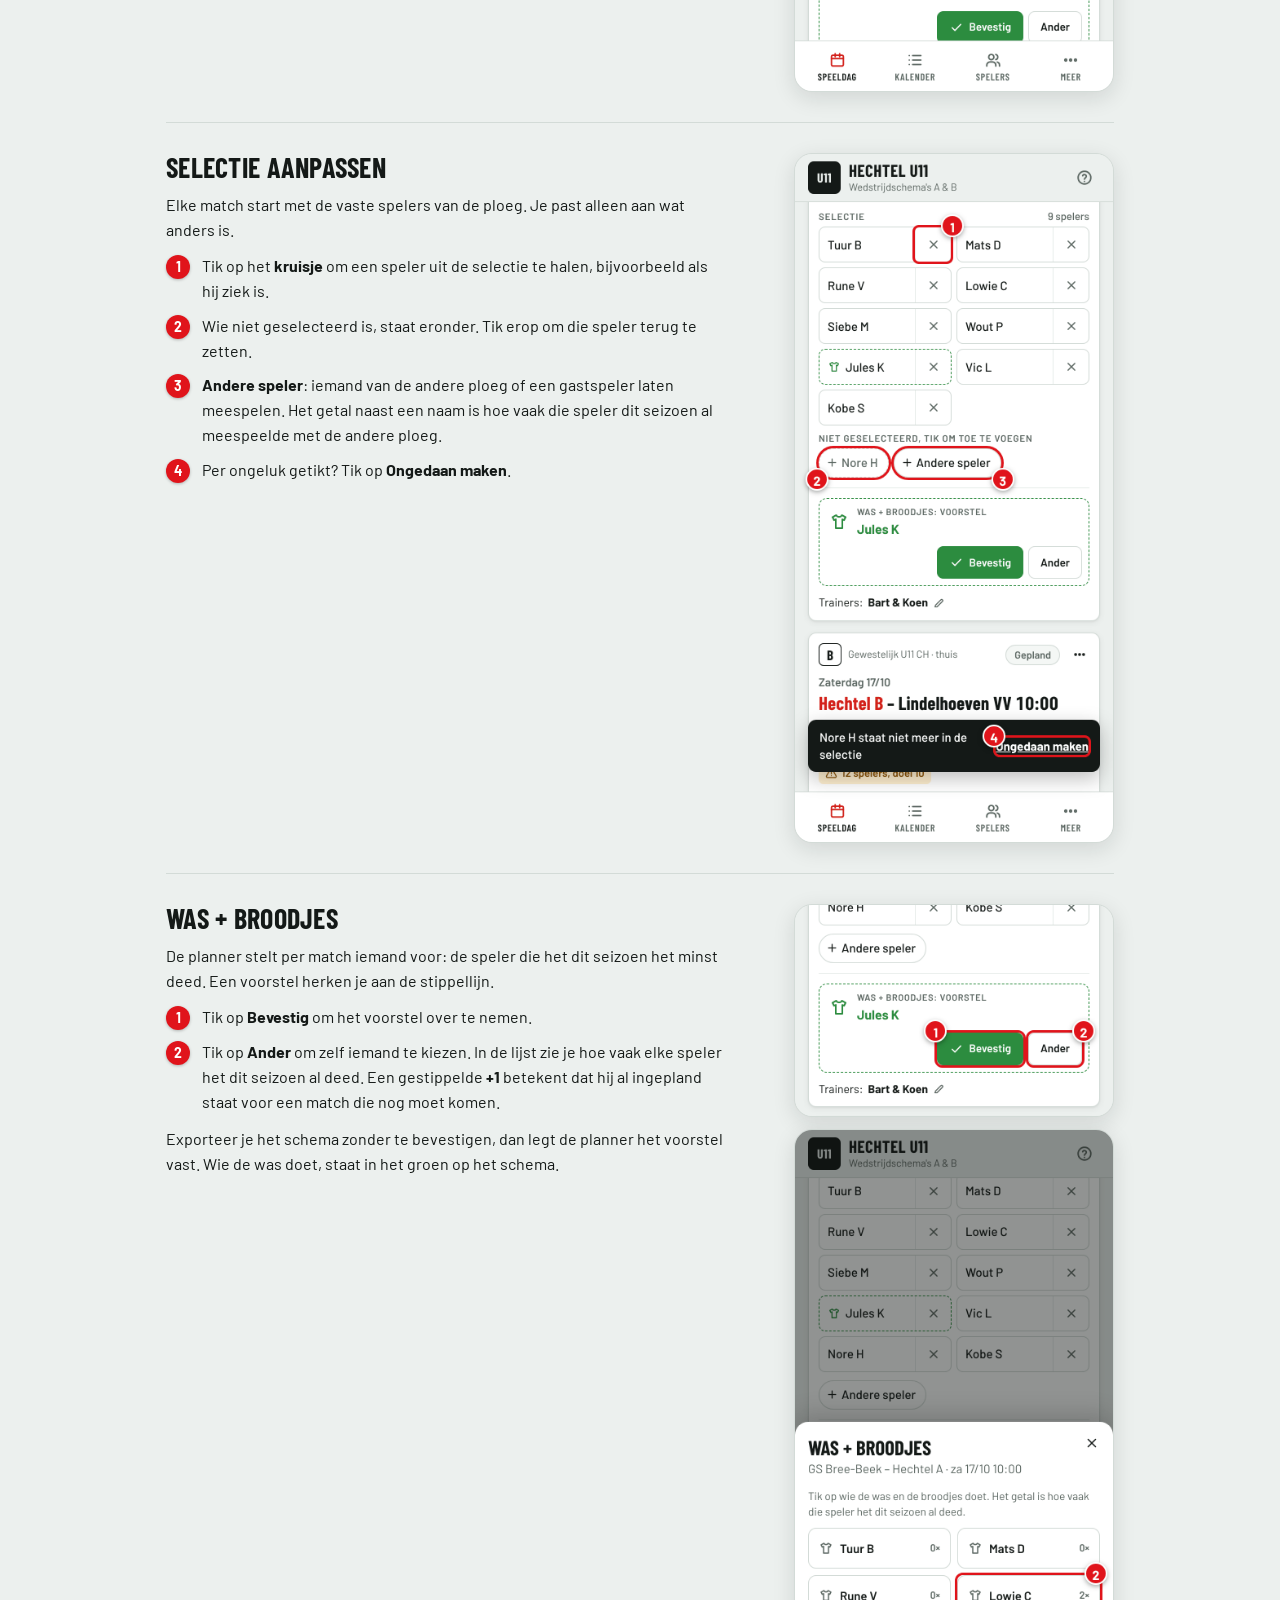
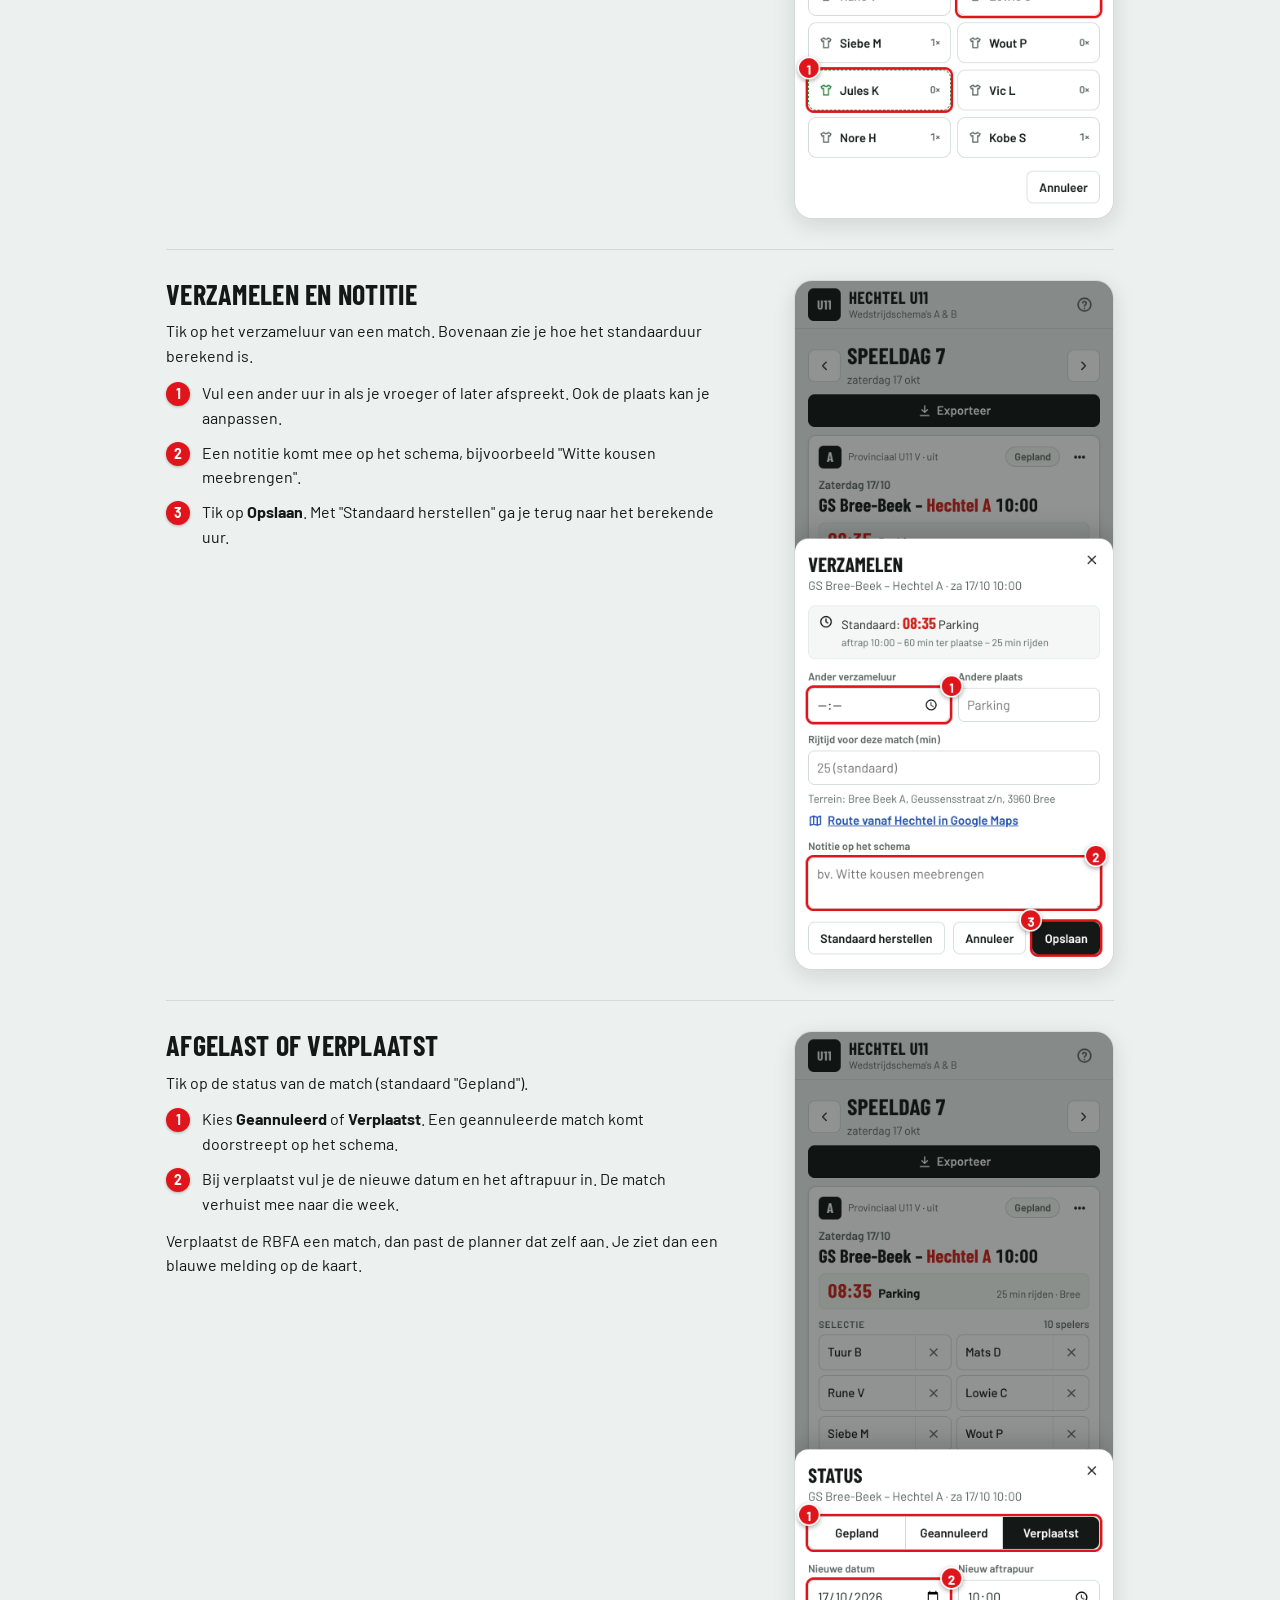
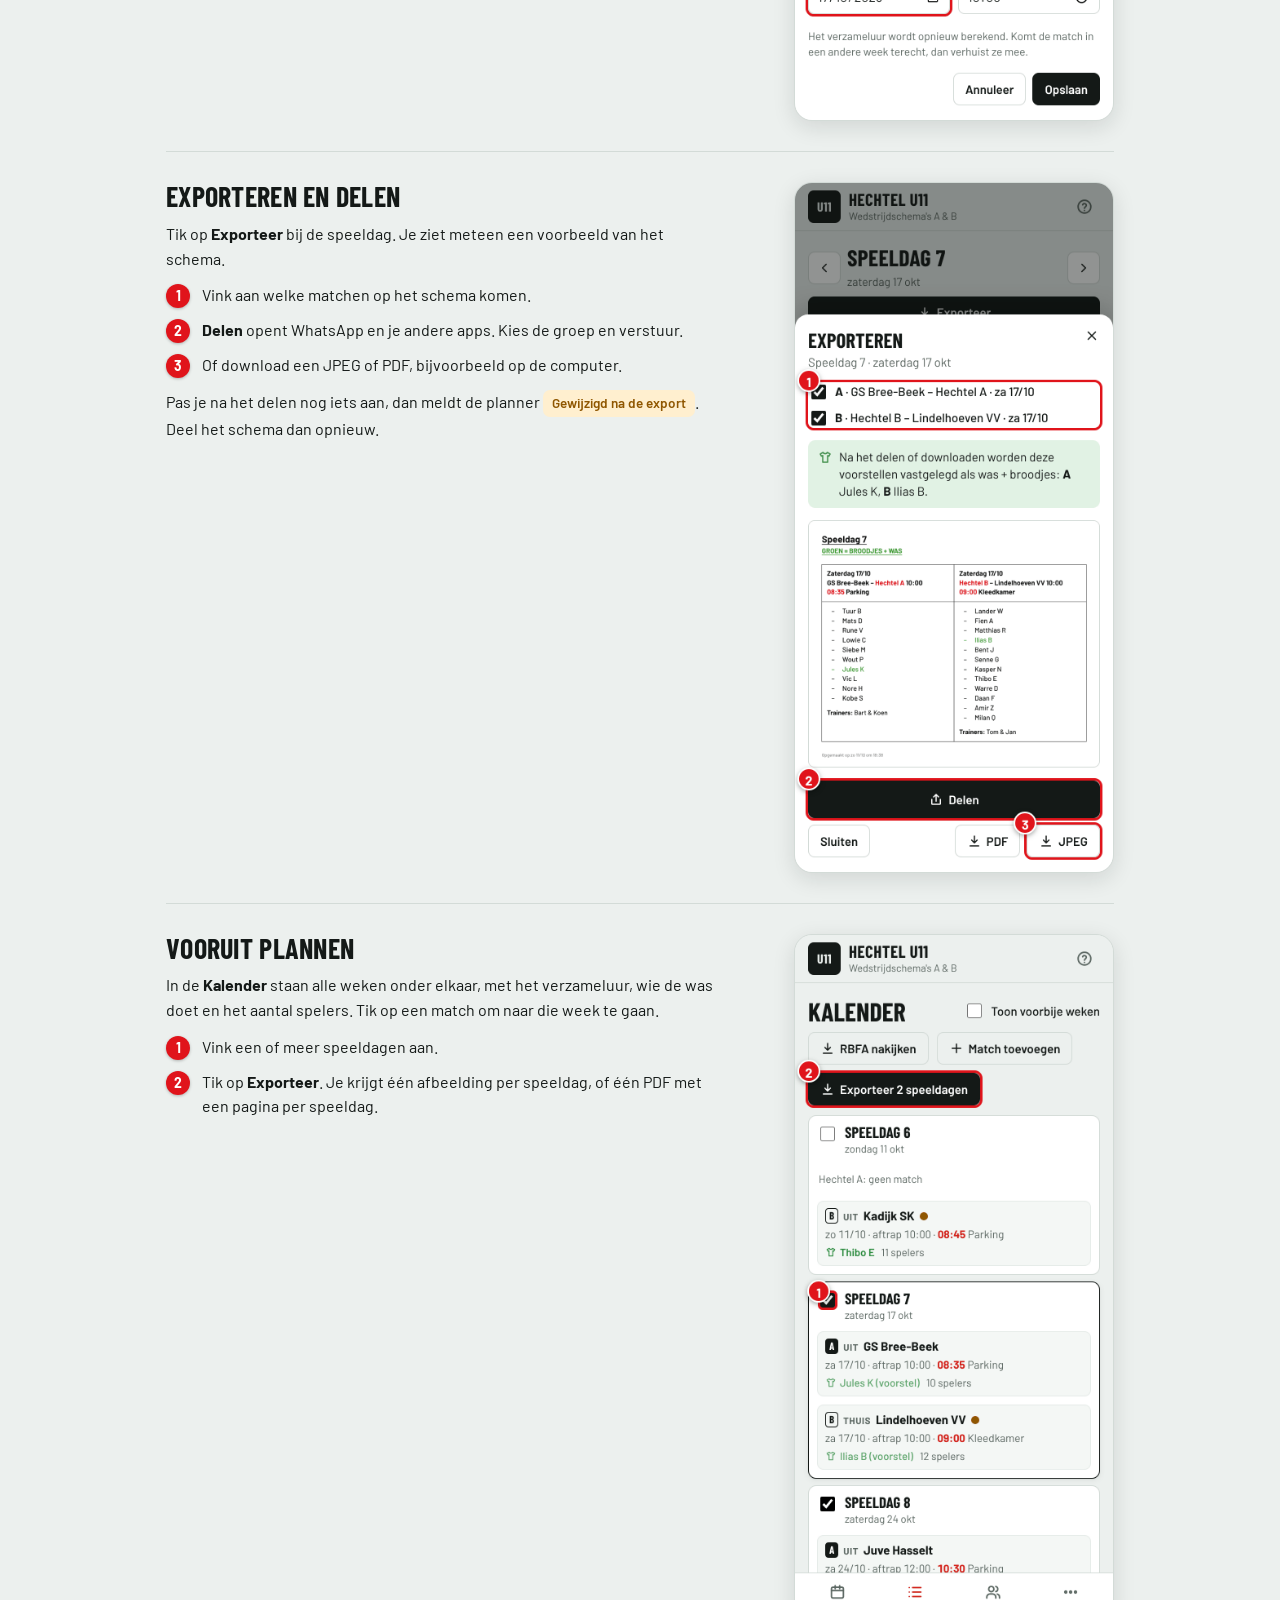
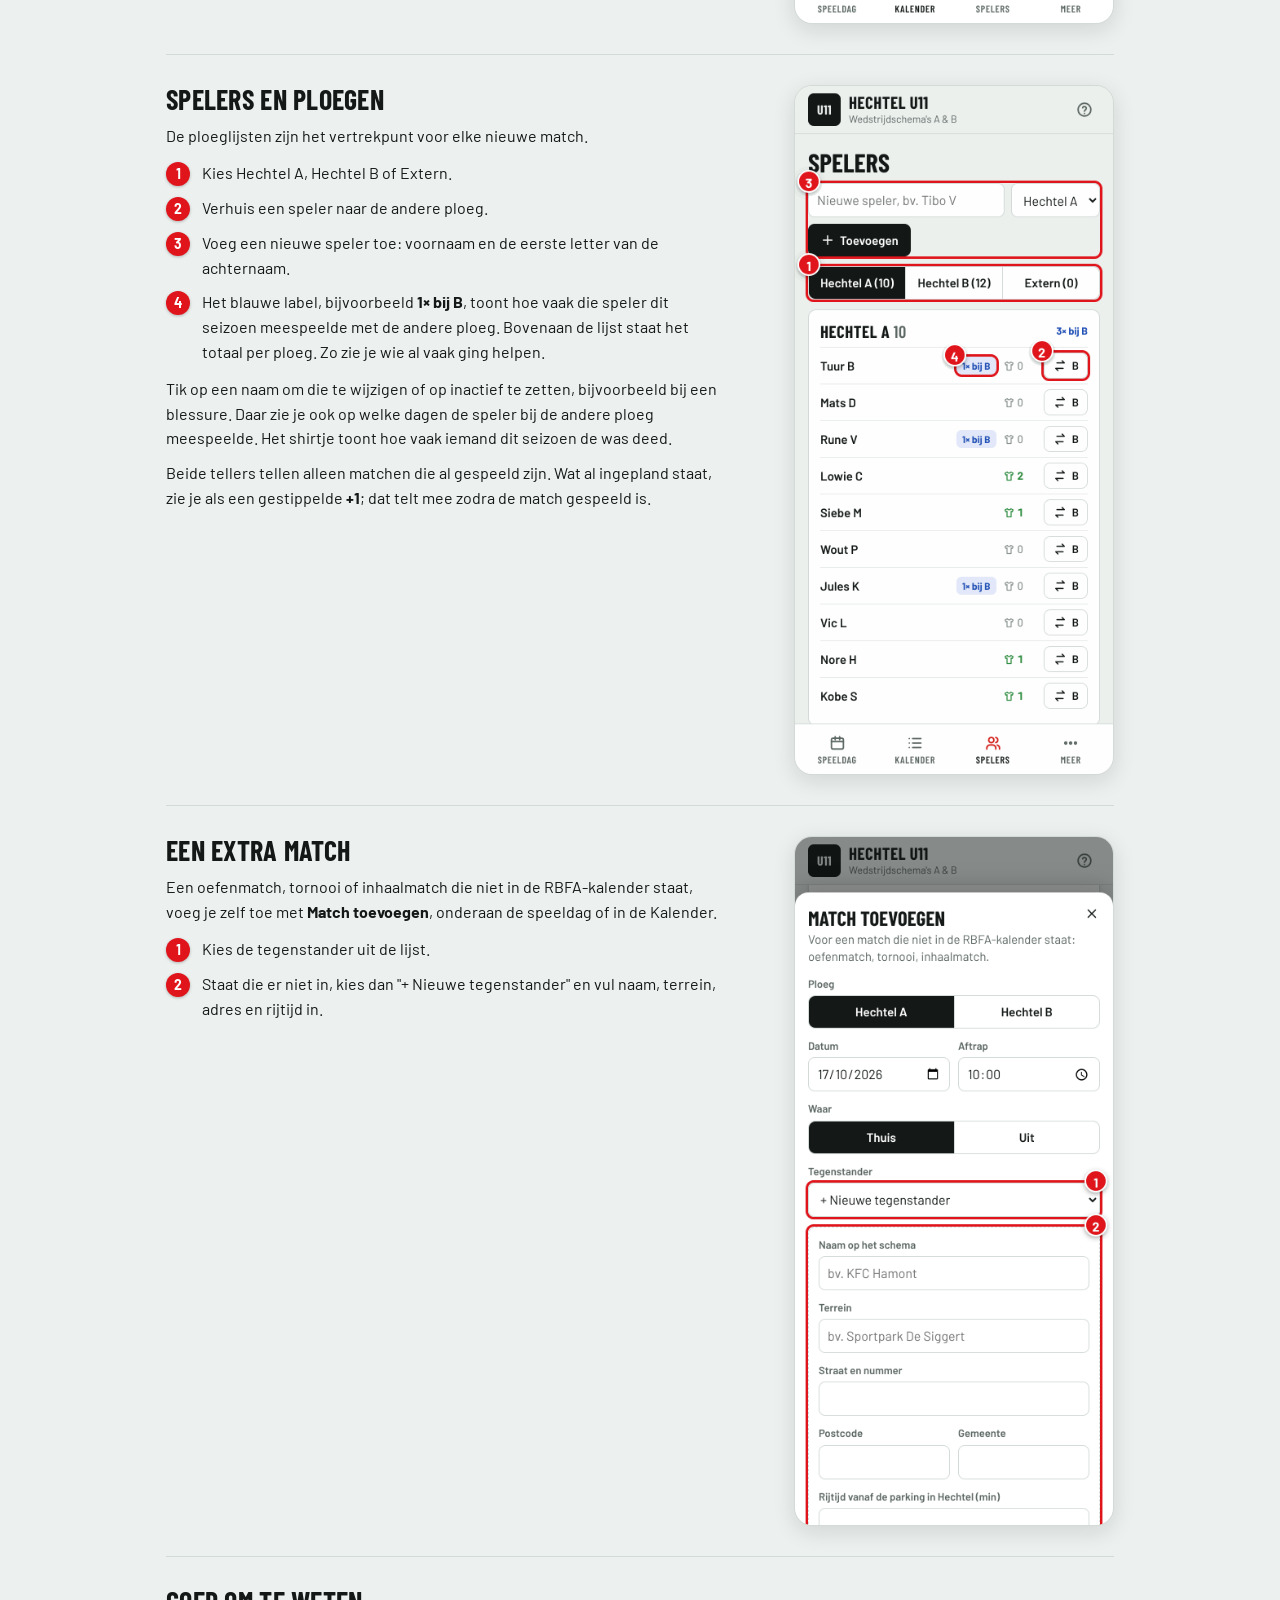
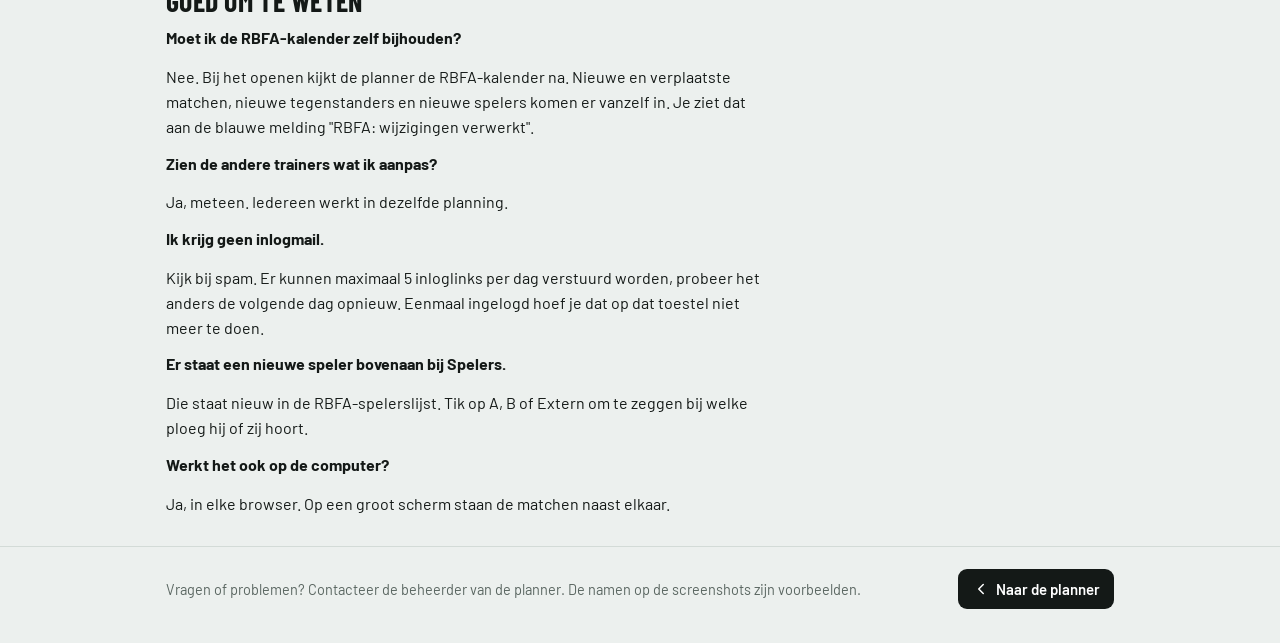
==== commit 54b8e51f: "v5: tellers tellen enkel gespeelde matchen, geplande beurten als +1 Was + broodjes (shirtje) en meeg" ====
--- a/handleiding.html
+++ b/handleiding.html
@@ -182,7 +182,7 @@
       <p>De planner stelt per match iemand voor: de speler die het dit seizoen het minst deed. Een voorstel herken je aan de stippellijn.</p>
       <ul class="steps">
         <li><span class="nr">1</span><span>Tik op <b>Bevestig</b> om het voorstel over te nemen.</span></li>
-        <li><span class="nr">2</span><span>Tik op <b>Ander</b> om zelf iemand te kiezen. In de lijst zie je hoe vaak elke speler het dit seizoen al deed.</span></li>
+        <li><span class="nr">2</span><span>Tik op <b>Ander</b> om zelf iemand te kiezen. In de lijst zie je hoe vaak elke speler het dit seizoen al deed. Een gestippelde <b>+1</b> betekent dat hij al ingepland staat voor een match die nog moet komen.</span></li>
       </ul>
       <p style="margin-top:12px">Exporteer je het schema zonder te bevestigen, dan legt de planner het voorstel vast. Wie de was doet, staat in het groen op het schema.</p>
     </div>
@@ -255,6 +255,7 @@
         <li><span class="nr">4</span><span>Het blauwe label, bijvoorbeeld <b>1× bij B</b>, toont hoe vaak die speler dit seizoen meespeelde met de andere ploeg. Bovenaan de lijst staat het totaal per ploeg. Zo zie je wie al vaak ging helpen.</span></li>
       </ul>
       <p style="margin-top:12px">Tik op een naam om die te wijzigen of op inactief te zetten, bijvoorbeeld bij een blessure. Daar zie je ook op welke dagen de speler bij de andere ploeg meespeelde. Het shirtje toont hoe vaak iemand dit seizoen de was deed.</p>
+      <p>Beide tellers tellen alleen matchen die al gespeeld zijn. Wat al ingepland staat, zie je als een gestippelde <b>+1</b>; dat telt mee zodra de match gespeeld is.</p>
     </div>
     <figure class="shot"><img src="hl-10-spelers.png" width="780" height="1688" alt="Spelerslijst van Hechtel A met per speler het aantal keer was, hoe vaak hij bij B meespeelde en een knop om naar B te verhuizen" loading="lazy"></figure>
   </section>
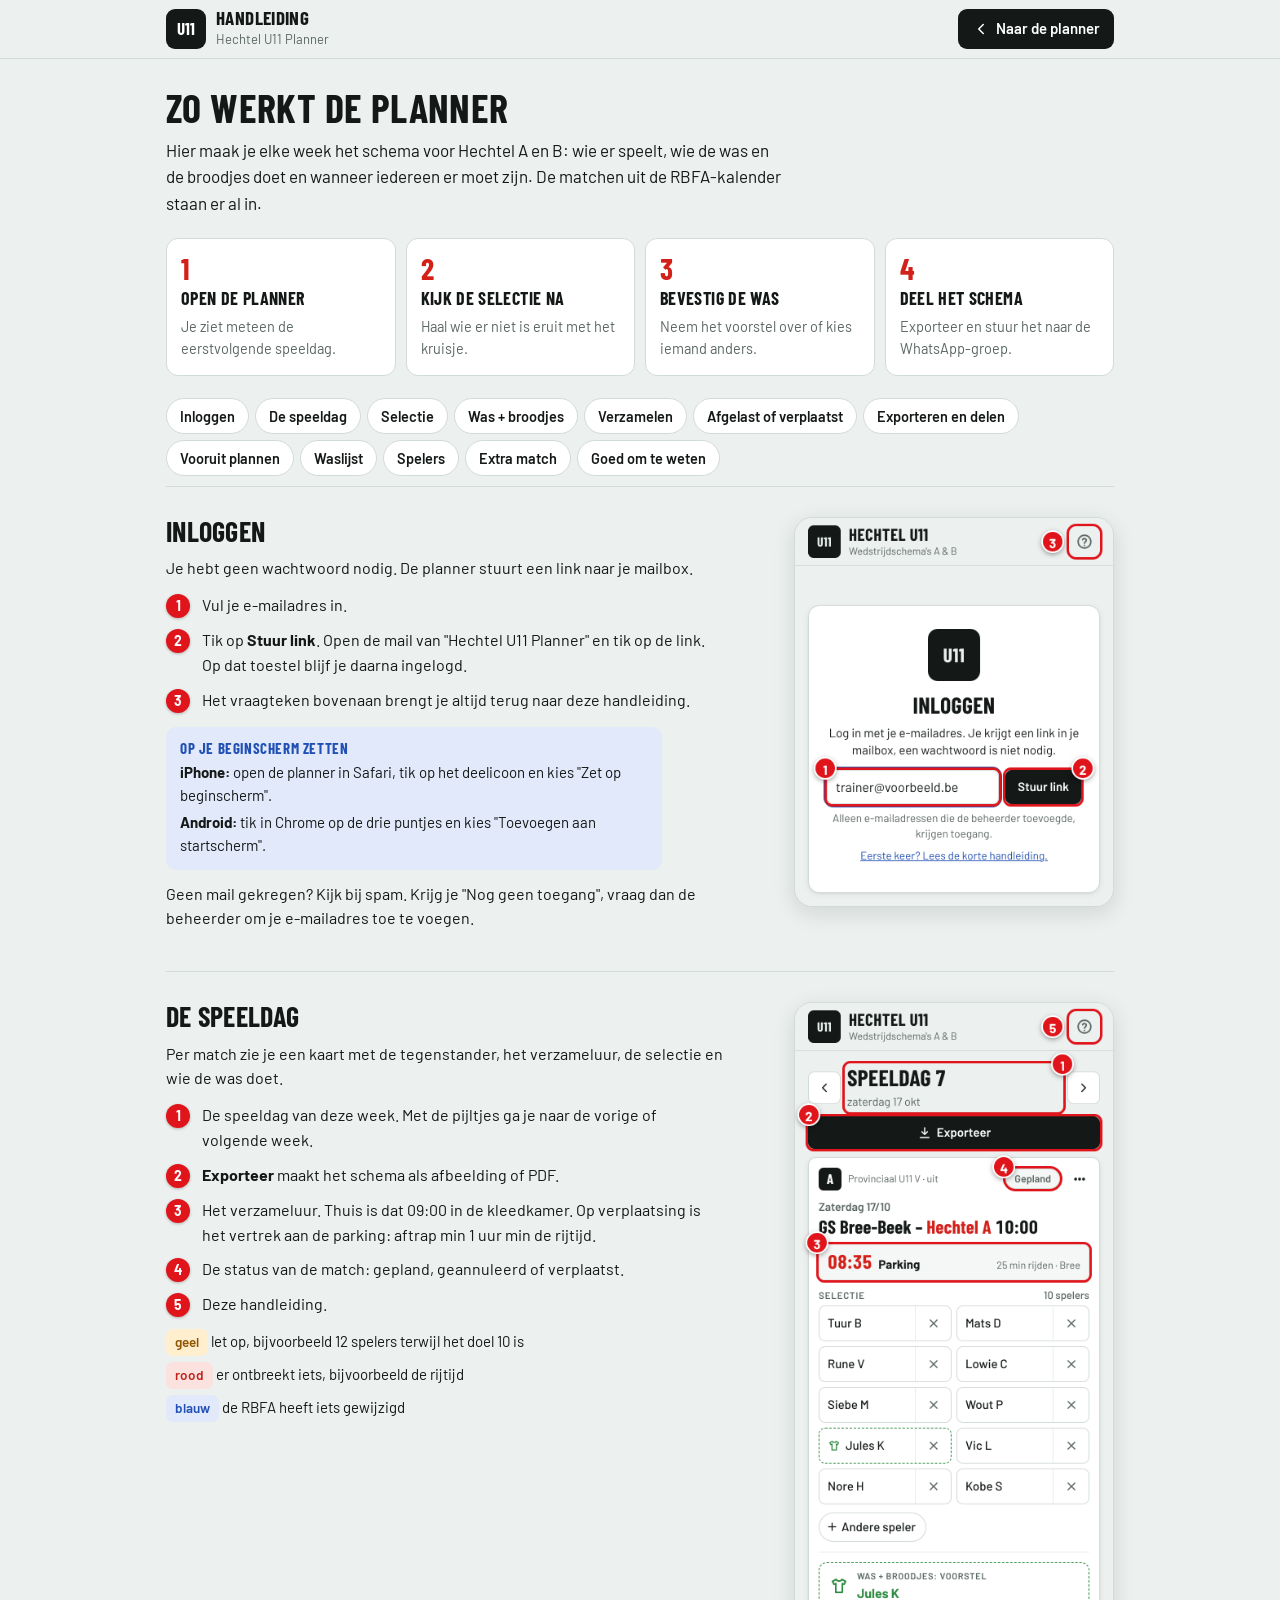
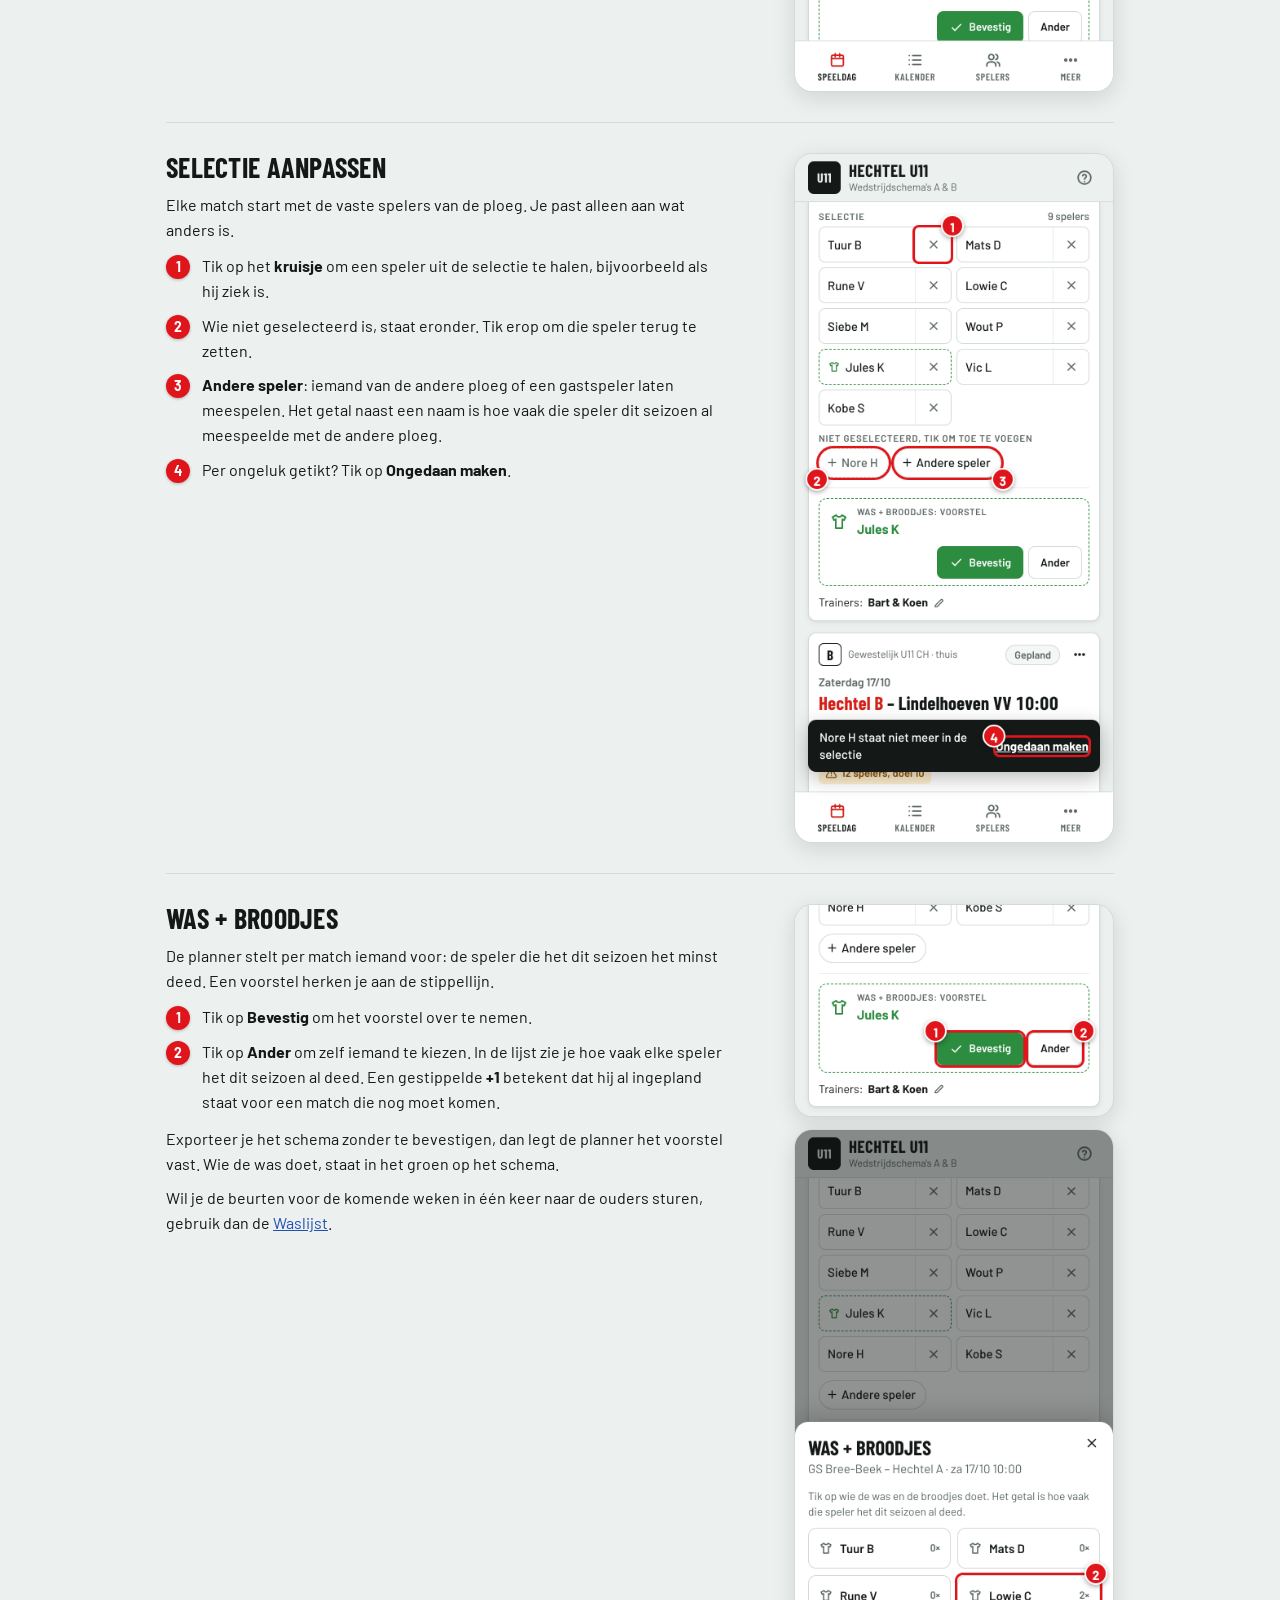
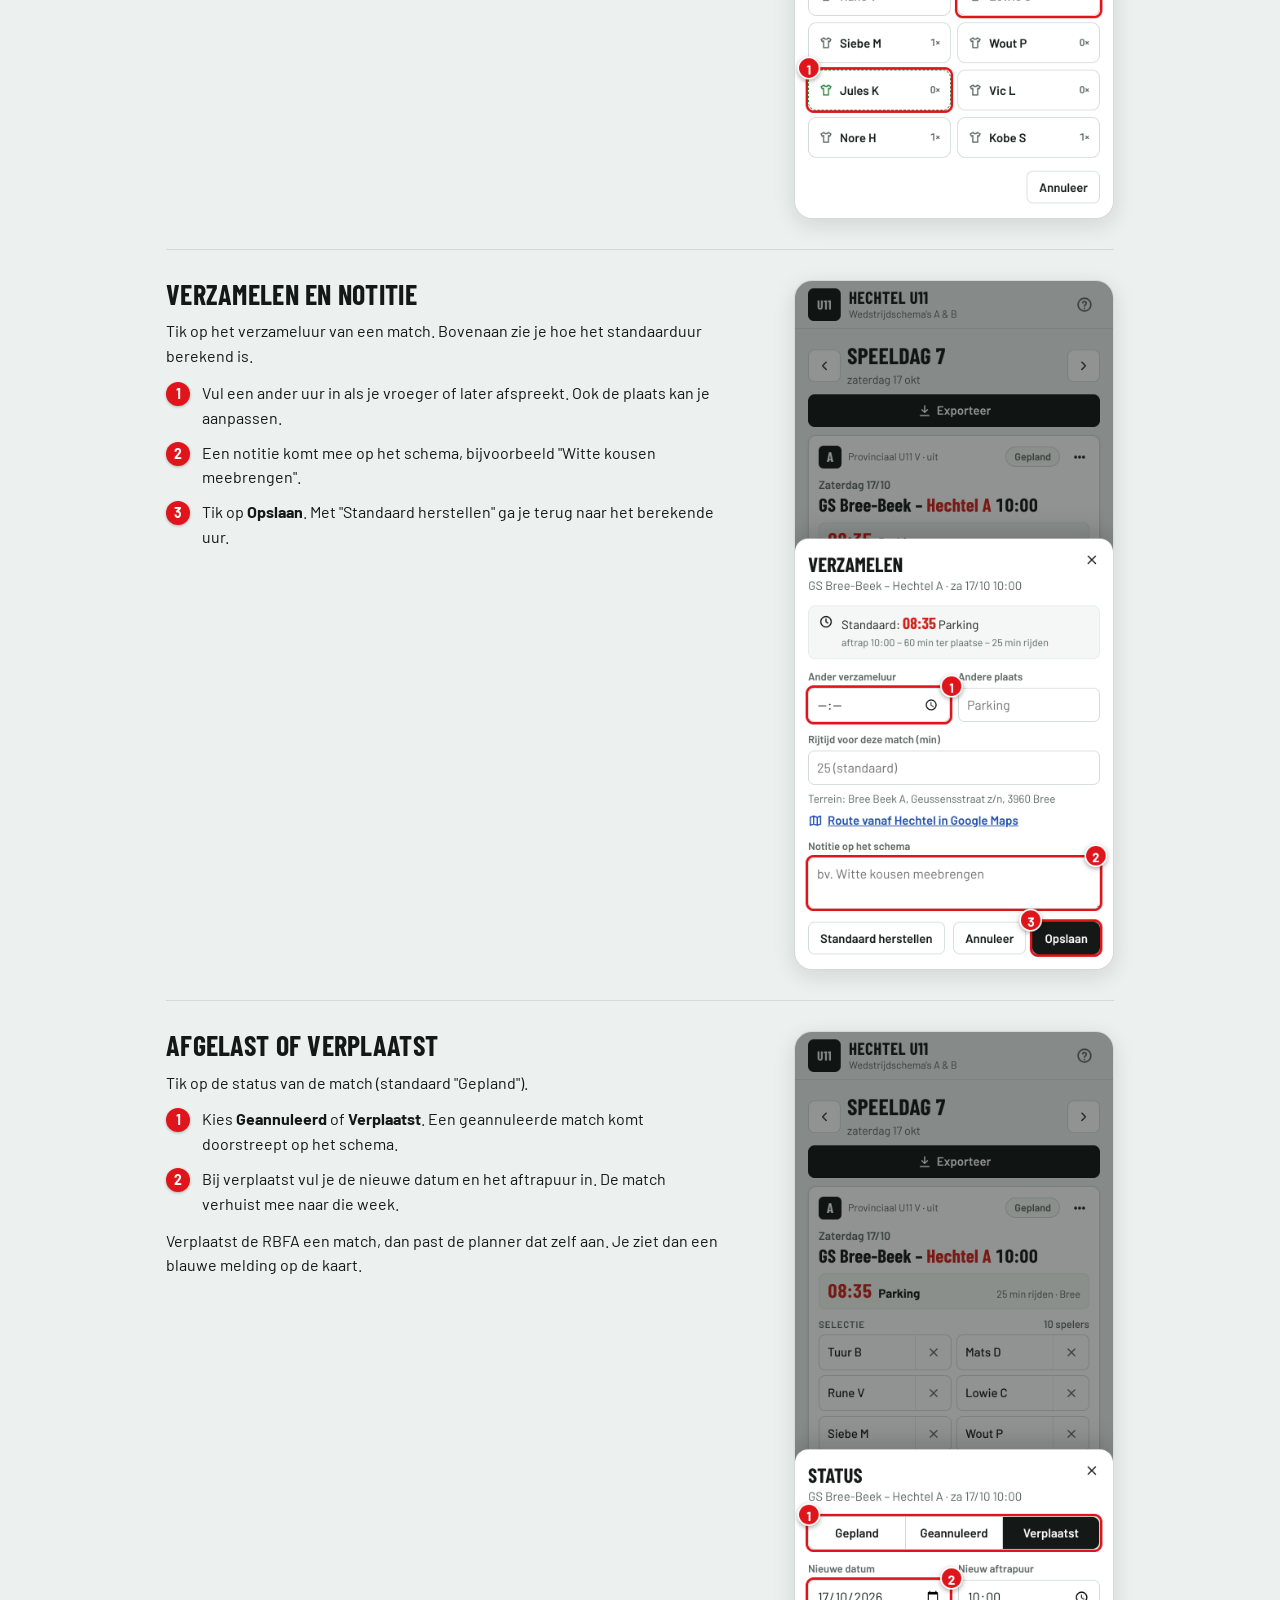
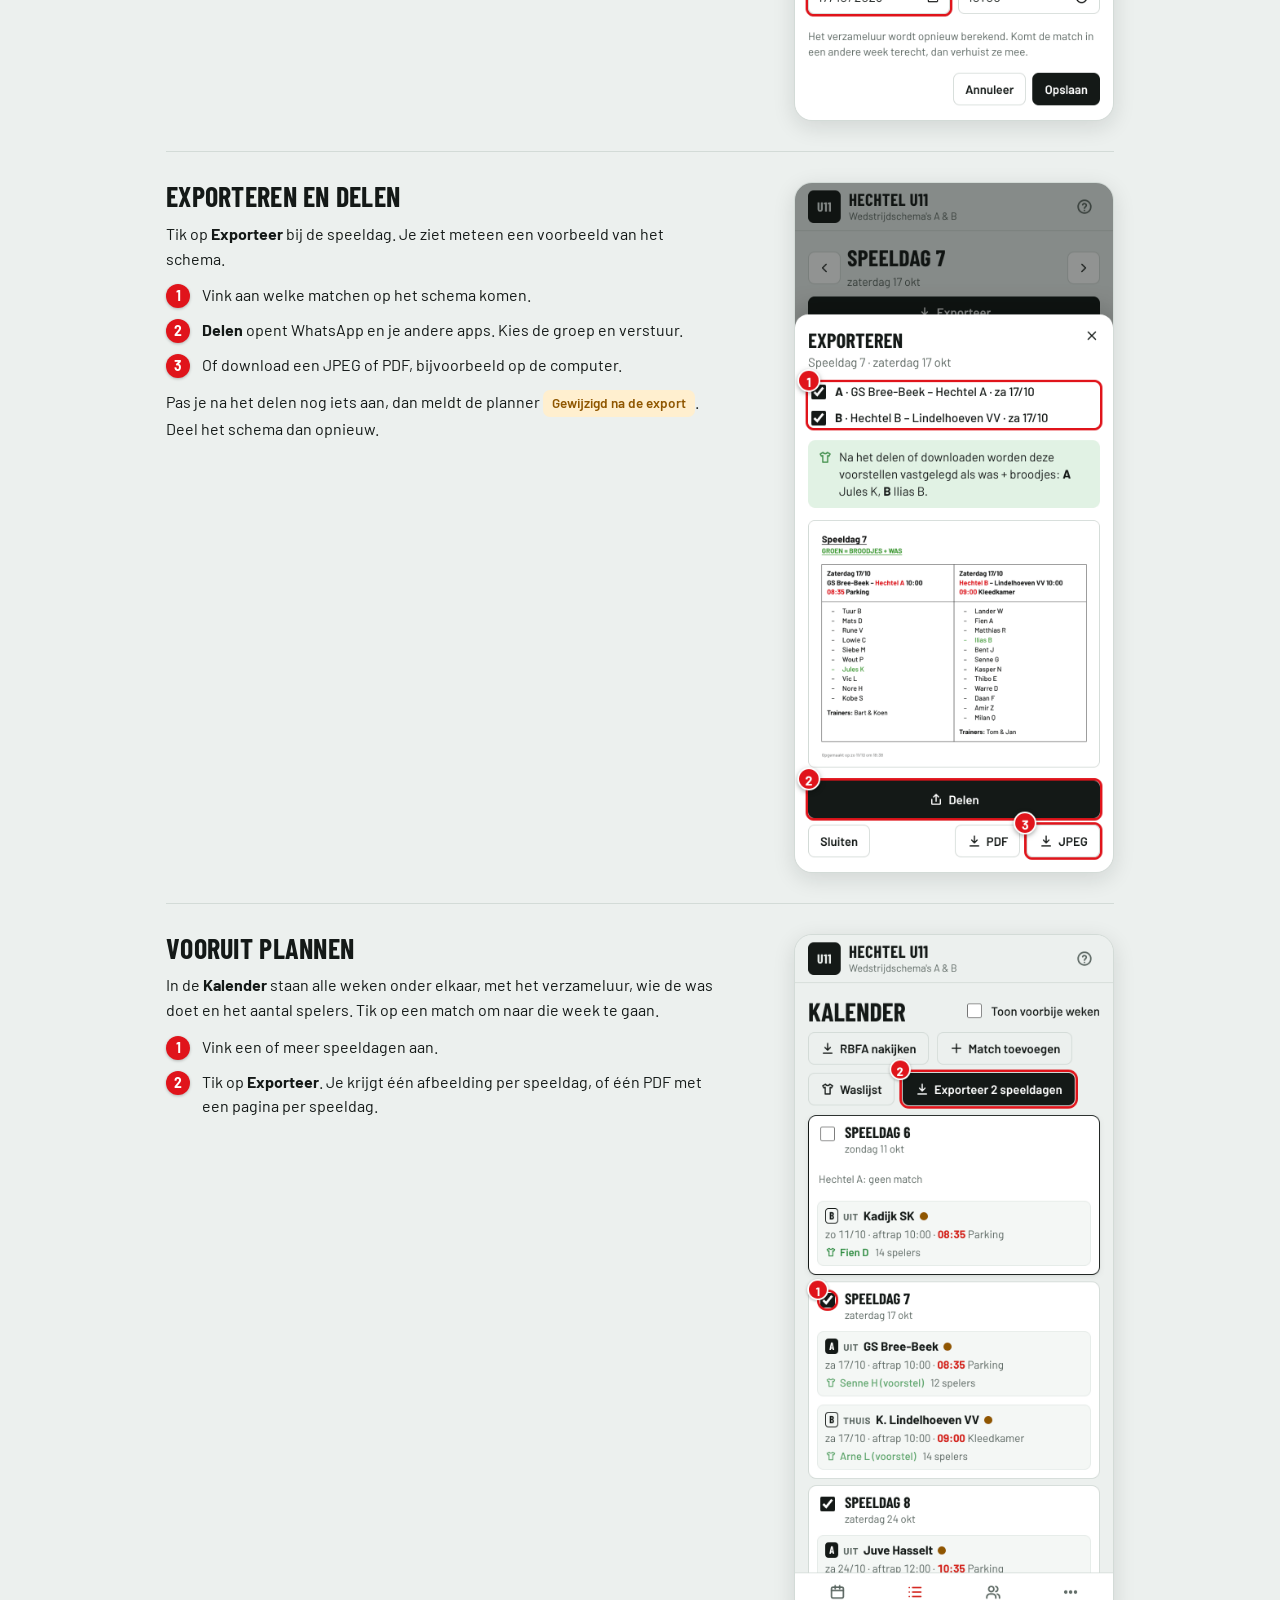
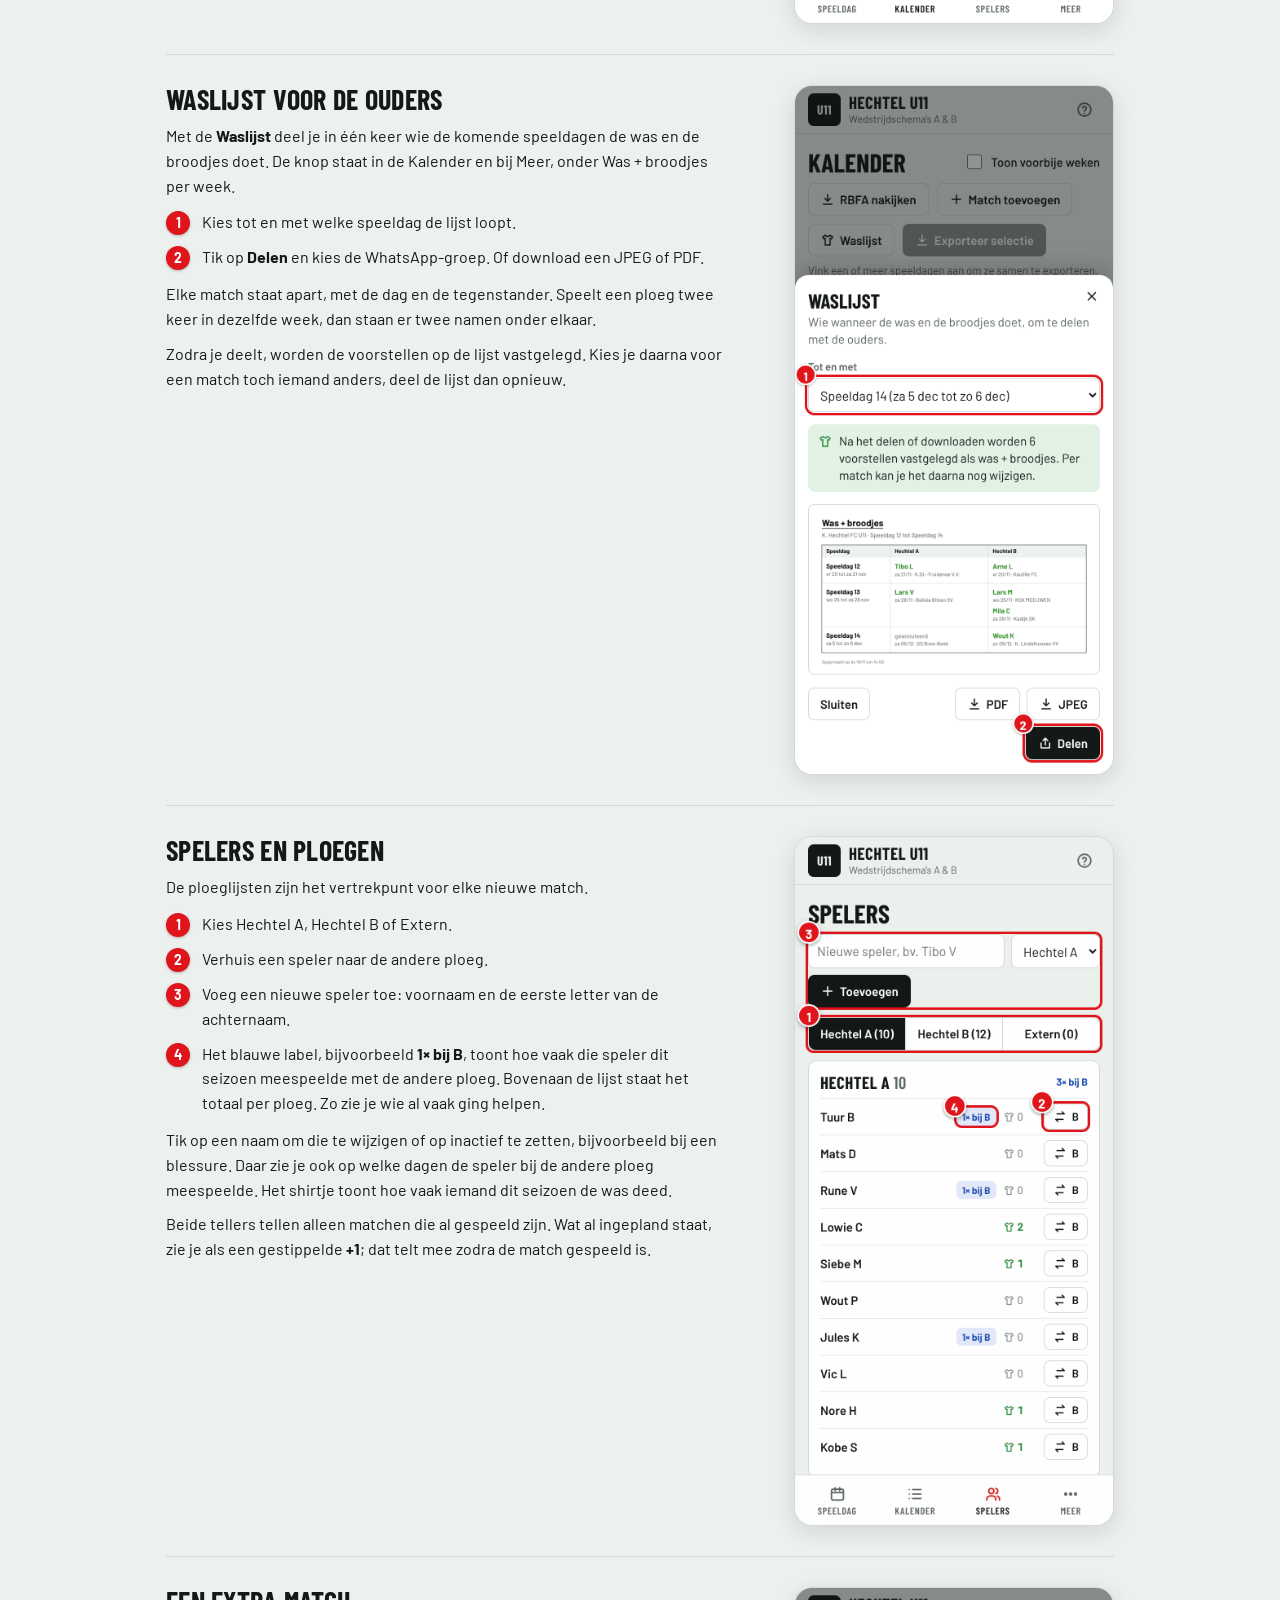
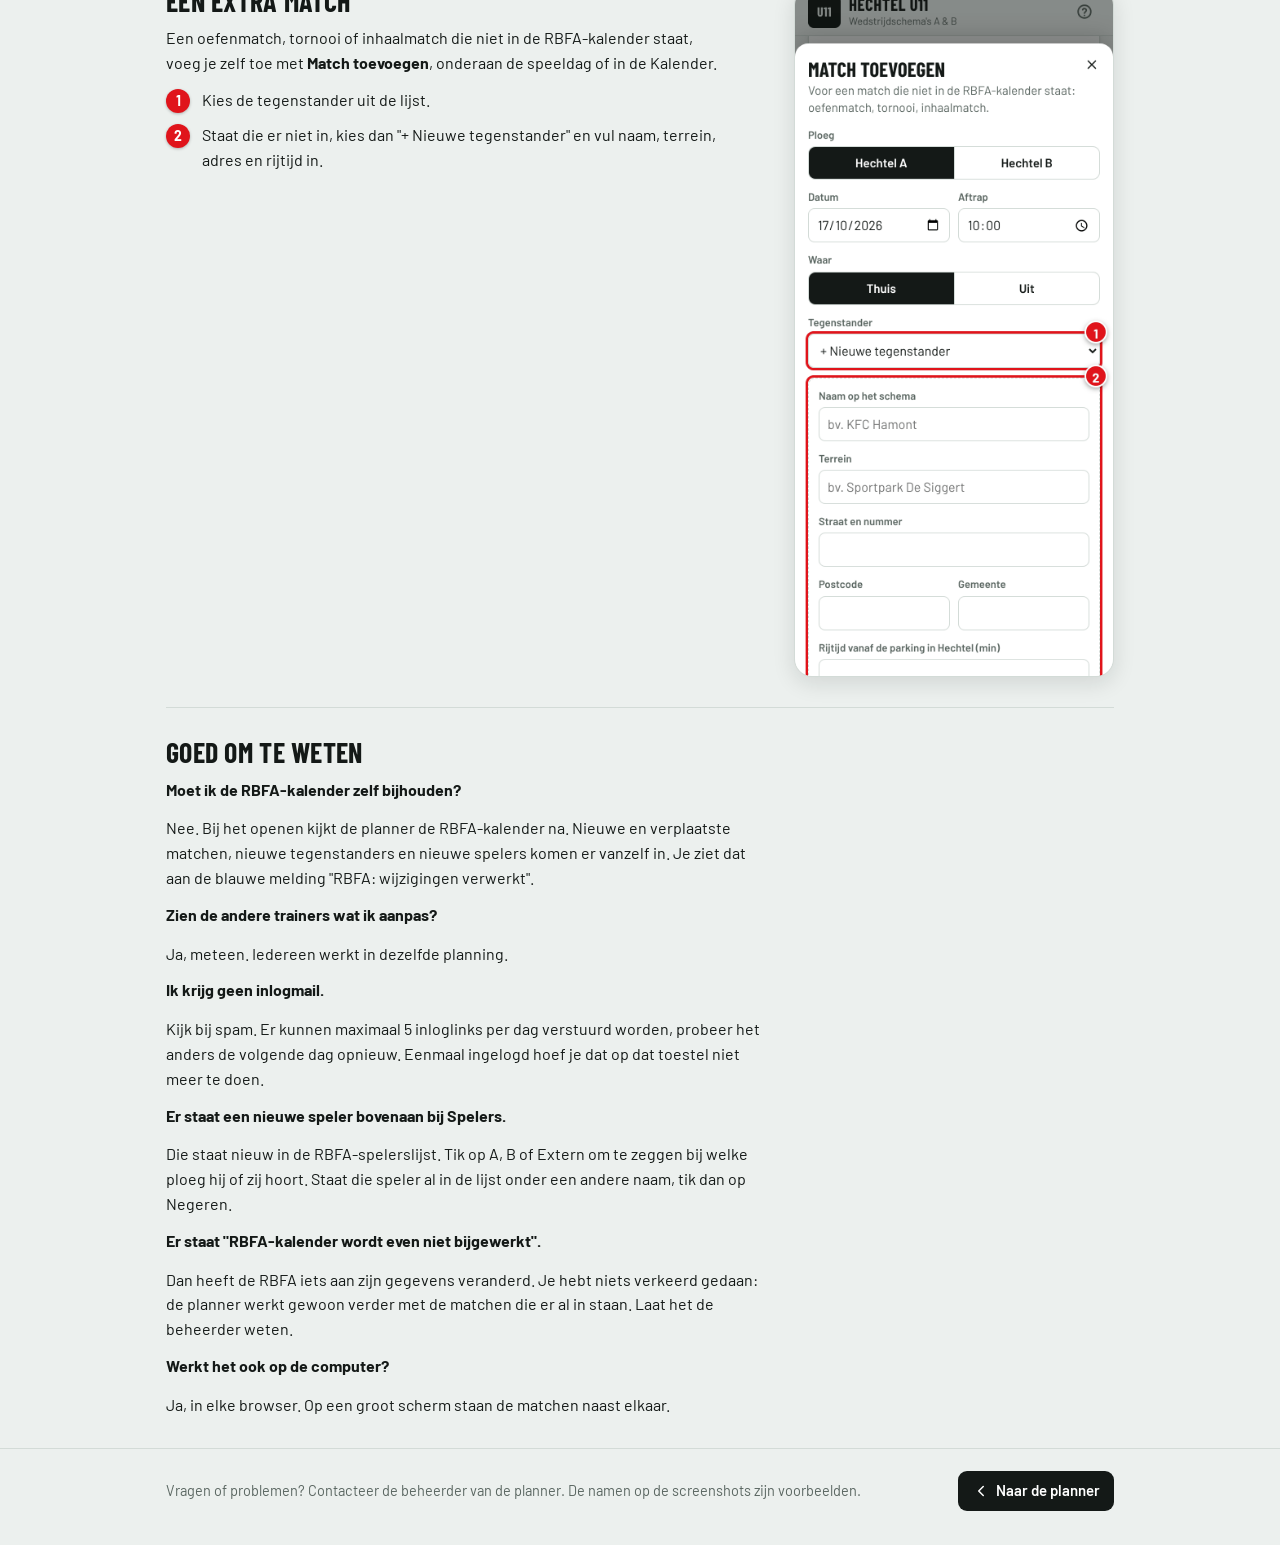
==== commit 9c573791: "v6: waslijst om te delen en RBFA-koppeling hersteld Waslijst: per komende speeldag wie de was en de " ====
--- a/handleiding.html
+++ b/handleiding.html
@@ -118,6 +118,7 @@
       <li><a href="#status">Afgelast of verplaatst</a></li>
       <li><a href="#delen">Exporteren en delen</a></li>
       <li><a href="#vooruit">Vooruit plannen</a></li>
+      <li><a href="#waslijst">Waslijst</a></li>
       <li><a href="#spelers">Spelers</a></li>
       <li><a href="#extra">Extra match</a></li>
       <li><a href="#weten">Goed om te weten</a></li>
@@ -185,6 +186,7 @@
         <li><span class="nr">2</span><span>Tik op <b>Ander</b> om zelf iemand te kiezen. In de lijst zie je hoe vaak elke speler het dit seizoen al deed. Een gestippelde <b>+1</b> betekent dat hij al ingepland staat voor een match die nog moet komen.</span></li>
       </ul>
       <p style="margin-top:12px">Exporteer je het schema zonder te bevestigen, dan legt de planner het voorstel vast. Wie de was doet, staat in het groen op het schema.</p>
+      <p>Wil je de beurten voor de komende weken in één keer naar de ouders sturen, gebruik dan de <a href="#waslijst">Waslijst</a>.</p>
     </div>
     <figure class="shot">
       <img src="hl-04-was.png" width="780" height="516" alt="Vak Was + broodjes met het voorstel en de knoppen Bevestig en Ander" loading="lazy">
@@ -242,6 +244,20 @@
       </ul>
     </div>
     <figure class="shot"><img src="hl-09-kalender.png" width="780" height="1688" alt="Kalender met twee speeldagen aangevinkt en de knop Exporteer 2 speeldagen" loading="lazy"></figure>
+  </section>
+
+  <section class="sec" id="waslijst">
+    <div class="txt">
+      <h2>Waslijst voor de ouders</h2>
+      <p>Met de <b>Waslijst</b> deel je in één keer wie de komende speeldagen de was en de broodjes doet. De knop staat in de Kalender en bij Meer, onder Was + broodjes per week.</p>
+      <ul class="steps">
+        <li><span class="nr">1</span><span>Kies tot en met welke speeldag de lijst loopt.</span></li>
+        <li><span class="nr">2</span><span>Tik op <b>Delen</b> en kies de WhatsApp-groep. Of download een JPEG of PDF.</span></li>
+      </ul>
+      <p style="margin-top:12px">Elke match staat apart, met de dag en de tegenstander. Speelt een ploeg twee keer in dezelfde week, dan staan er twee namen onder elkaar.</p>
+      <p>Zodra je deelt, worden de voorstellen op de lijst vastgelegd. Kies je daarna voor een match toch iemand anders, deel de lijst dan opnieuw.</p>
+    </div>
+    <figure class="shot"><img src="hl-12-waslijst.png" width="780" height="1688" alt="Venster Waslijst met de keuze tot en met welke speeldag, het voorbeeld van de lijst per speeldag en de knop Delen" loading="lazy"></figure>
   </section>
 
   <section class="sec" id="spelers">
@@ -283,7 +299,9 @@
         <dt>Ik krijg geen inlogmail.</dt>
         <dd>Kijk bij spam. Er kunnen maximaal 5 inloglinks per dag verstuurd worden, probeer het anders de volgende dag opnieuw. Eenmaal ingelogd hoef je dat op dat toestel niet meer te doen.</dd>
         <dt>Er staat een nieuwe speler bovenaan bij Spelers.</dt>
-        <dd>Die staat nieuw in de RBFA-spelerslijst. Tik op A, B of Extern om te zeggen bij welke ploeg hij of zij hoort.</dd>
+        <dd>Die staat nieuw in de RBFA-spelerslijst. Tik op A, B of Extern om te zeggen bij welke ploeg hij of zij hoort. Staat die speler al in de lijst onder een andere naam, tik dan op Negeren.</dd>
+        <dt>Er staat "RBFA-kalender wordt even niet bijgewerkt".</dt>
+        <dd>Dan heeft de RBFA iets aan zijn gegevens veranderd. Je hebt niets verkeerd gedaan: de planner werkt gewoon verder met de matchen die er al in staan. Laat het de beheerder weten.</dd>
         <dt>Werkt het ook op de computer?</dt>
         <dd>Ja, in elke browser. Op een groot scherm staan de matchen naast elkaar.</dd>
       </dl>
